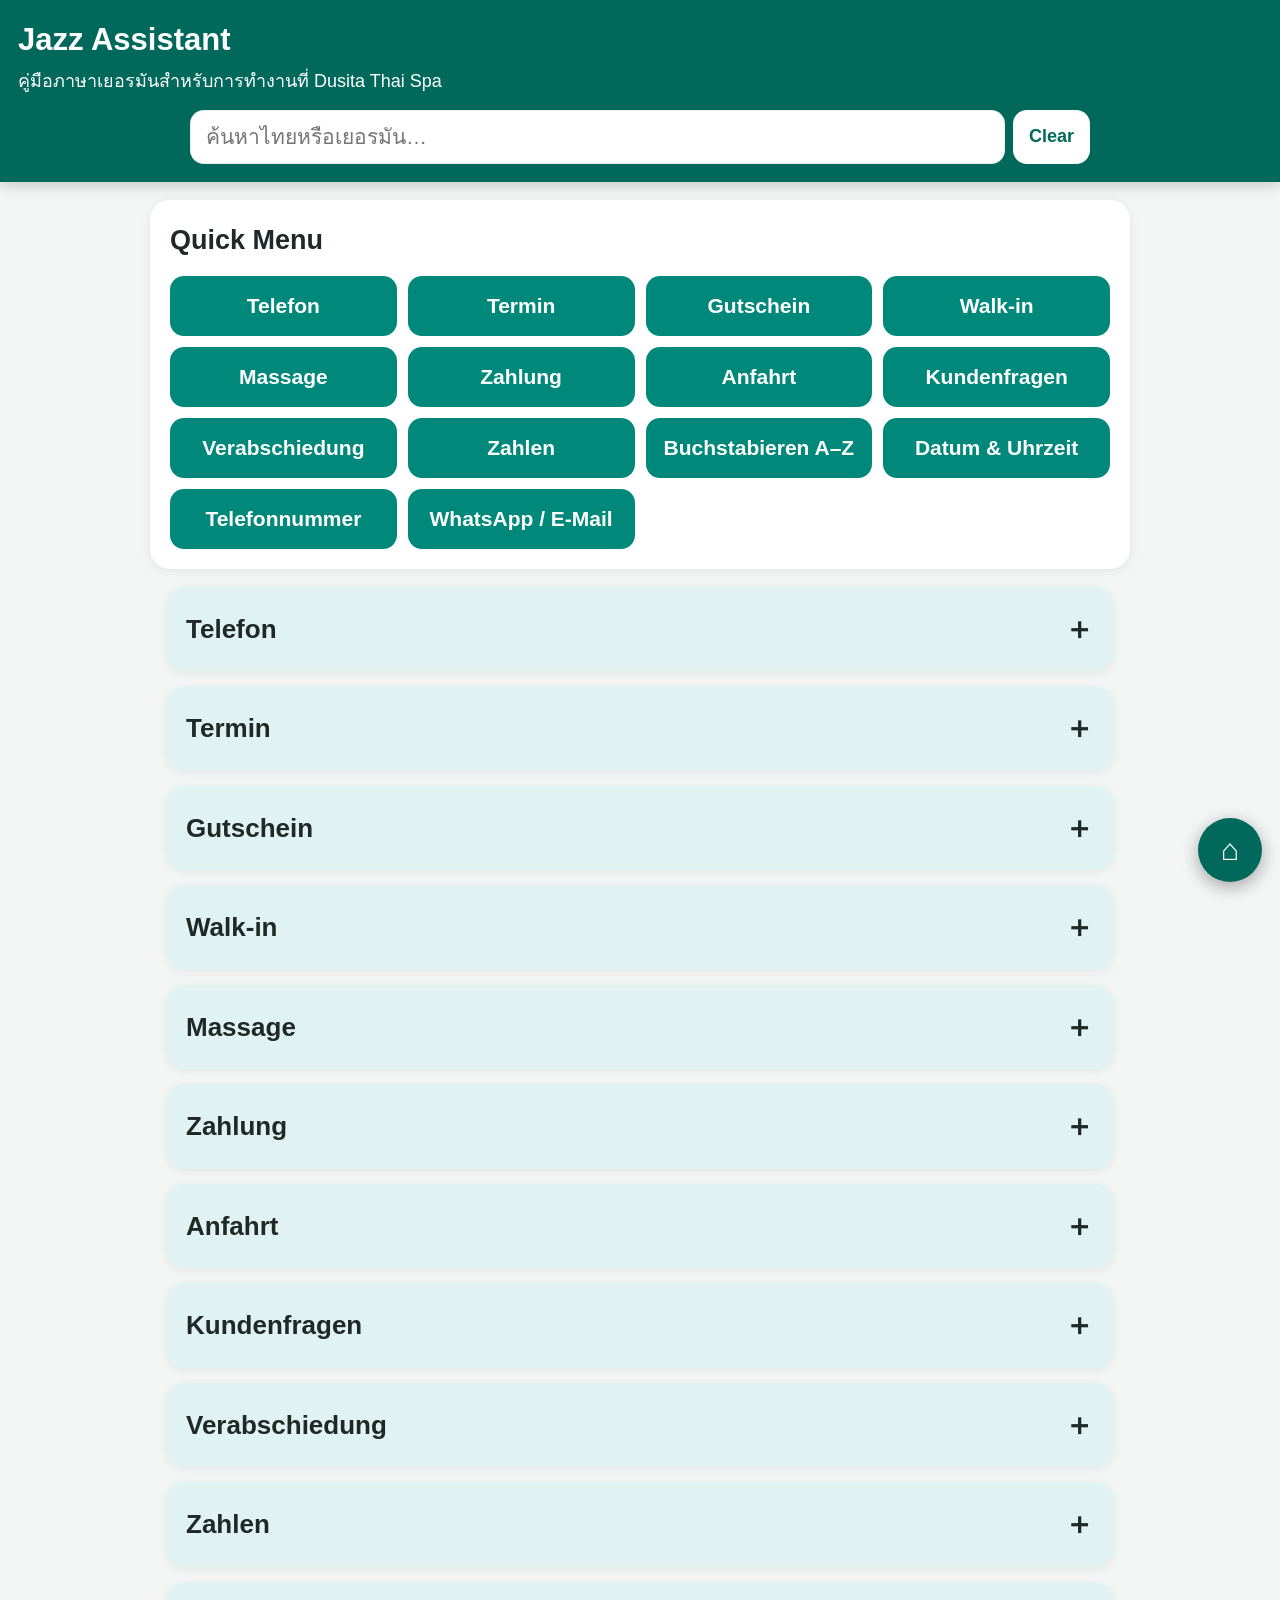
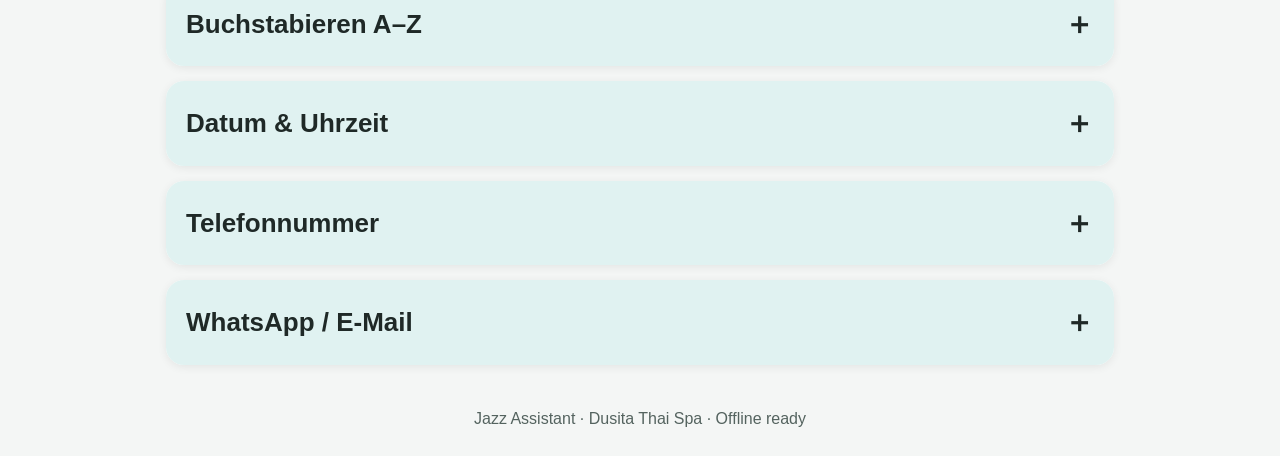
==== assistant/index.html @ e4f39db3 "assistant upload" ====
<!doctype html>
<html lang="th">
<head>
<meta charset="utf-8">
<meta name="viewport" content="width=device-width,initial-scale=1,viewport-fit=cover">
<meta name="theme-color" content="#00695c">
<meta name="apple-mobile-web-app-capable" content="yes">
<meta name="apple-mobile-web-app-status-bar-style" content="default">
<meta name="apple-mobile-web-app-title" content="Jazz Assistant">
<link rel="manifest" href="manifest.webmanifest">
<link rel="apple-touch-icon" href="icons/icon-180.png">
<title>Jazz Assistant</title>
<style>
:root{--green:#00695c;--green2:#00897b;--mint:#e0f2f1;--paper:#f4f6f5;--ink:#1f2927;--muted:#54635f}
*{box-sizing:border-box}
html{scroll-behavior:smooth}
body{margin:0;background:var(--paper);color:var(--ink);font-family:-apple-system,BlinkMacSystemFont,"Segoe UI","Noto Sans Thai",Arial,sans-serif;font-size:21px;line-height:1.55}
header{position:sticky;top:0;z-index:10;padding:calc(16px + env(safe-area-inset-top)) 18px 18px;background:var(--green);color:white;box-shadow:0 3px 14px #0003}
header h1{margin:0 0 4px;font-size:31px}
header p{margin:0 0 14px;font-size:18px}
.search-wrap{display:flex;gap:8px;max-width:900px;margin:auto}
input{width:100%;border:0;border-radius:14px;padding:15px 16px;font-size:21px;box-shadow:inset 0 0 0 1px #0001}
button{border:0;border-radius:14px;padding:12px 16px;font-size:18px;background:white;color:var(--green);font-weight:700}
main,.quick-menu{max-width:980px;margin:18px auto;padding:0 16px}
.quick-menu{background:white;border-radius:20px;padding:20px;box-shadow:0 2px 12px #00000012}
.quick-menu h2{margin:0 0 14px;font-size:27px}
.menu-grid{display:grid;grid-template-columns:repeat(auto-fit,minmax(180px,1fr));gap:11px}
.menu-grid a{display:flex;align-items:center;justify-content:center;min-height:60px;padding:12px;border-radius:14px;background:var(--green2);color:white;text-decoration:none;text-align:center;font-weight:700}
.category{scroll-margin-top:165px;margin:0 0 15px}
details{background:white;border-radius:18px;overflow:hidden;box-shadow:0 2px 10px #00000012}
summary{display:flex;justify-content:space-between;align-items:center;cursor:pointer;list-style:none;padding:19px 20px;background:var(--mint);font-size:26px;font-weight:800}
summary::-webkit-details-marker{display:none}
details[open] summary span{transform:rotate(45deg)}
summary span{font-size:30px;transition:.2s}
.content{padding:18px}
.card{margin:0 0 14px;padding:17px 18px;border-left:7px solid var(--green2);border-radius:12px;background:#fbfcfc}
.thai{font-size:24px;font-weight:750}
.german{margin-top:7px;font-size:22px;color:#374640}
.home{position:fixed;right:18px;bottom:calc(18px + env(safe-area-inset-bottom));width:64px;height:64px;display:grid;place-items:center;border-radius:50%;background:var(--green);color:white;text-decoration:none;font-size:30px;box-shadow:0 5px 18px #0005}
.no-results{display:none;max-width:980px;margin:18px auto;padding:20px;text-align:center;background:white;border-radius:16px}
footer{padding:24px 20px calc(24px + env(safe-area-inset-bottom));text-align:center;color:var(--muted);font-size:16px}
@media(max-width:600px){body{font-size:19px}header h1{font-size:27px}header p{font-size:16px}summary{font-size:23px}.thai{font-size:22px}.german{font-size:20px}.menu-grid{grid-template-columns:1fr 1fr}}
</style>
</head>
<body>
<header id="home">
<h1>Jazz Assistant</h1>
<p>คู่มือภาษาเยอรมันสำหรับการทำงานที่ Dusita Thai Spa</p>
<div class="search-wrap">
<input id="searchInput" type="search" inputmode="search" placeholder="ค้นหาไทยหรือเยอรมัน…" aria-label="Search">
<button id="clearButton" type="button">Clear</button>
</div>
</header>

<nav class="quick-menu" aria-label="Quick Menu">
<h2>Quick Menu</h2>
<div class="menu-grid"><a href="#telefon">Telefon</a>
<a href="#termin">Termin</a>
<a href="#gutschein">Gutschein</a>
<a href="#walkin">Walk-in</a>
<a href="#massage">Massage</a>
<a href="#zahlung">Zahlung</a>
<a href="#anfahrt">Anfahrt</a>
<a href="#kundenfragen">Kundenfragen</a>
<a href="#verabschiedung">Verabschiedung</a>
<a href="#zahlen">Zahlen</a>
<a href="#buchstabieren">Buchstabieren A–Z</a>
<a href="#datum">Datum & Uhrzeit</a>
<a href="#telefonnummer">Telefonnummer</a>
<a href="#whatsapp">WhatsApp / E-Mail</a></div>
</nav>

<div id="noResults" class="no-results">ไม่พบข้อความ / Keine Ergebnisse gefunden.</div>
<main>
<section id="telefon" class="category">
<details>
<summary>Telefon<span aria-hidden="true">＋</span></summary>
<div class="content"><article class="card"><div class="thai">สวัสดีค่ะ/ครับ ที่นี่ Dusita Thai Spa ค่ะ/ครับ</div><div class="german">Guten Tag, hier ist Dusita Thai Spa.</div></article>
<article class="card"><div class="thai">ขอบคุณที่โทรหา Dusita Thai Spa ค่ะ/ครับ</div><div class="german">Vielen Dank für Ihren Anruf bei Dusita Thai Spa.</div></article>
<article class="card"><div class="thai">ฉันสามารถช่วยอะไรคุณได้บ้างคะ/ครับ</div><div class="german">Wie kann ich Ihnen helfen?</div></article>
<article class="card"><div class="thai">คุณต้องการจองนวดหรือสอบถามข้อมูลเพิ่มเติมคะ/ครับ</div><div class="german">Möchten Sie einen Massagetermin buchen oder benötigen Sie weitere Informationen?</div></article>
<article class="card"><div class="thai">กรุณารอสักครู่นะคะ/ครับ</div><div class="german">Einen Moment bitte.</div></article>
<article class="card"><div class="thai">ขออภัยค่ะ/ครับ ช่วยพูดช้าลงได้ไหมคะ/ครับ</div><div class="german">Entschuldigung, könnten Sie bitte langsamer sprechen?</div></article>
<article class="card"><div class="thai">ช่วยพูดอีกครั้งได้ไหมคะ/ครับ</div><div class="german">Könnten Sie das bitte noch einmal wiederholen?</div></article>
<article class="card"><div class="thai">ฉันขอจดข้อมูลก่อนนะคะ/ครับ</div><div class="german">Ich notiere die Informationen kurz.</div></article></div>
</details>
</section><section id="termin" class="category">
<details>
<summary>Termin<span aria-hidden="true">＋</span></summary>
<div class="content"><article class="card"><div class="thai">ต้องการจองวันไหนและเวลาไหนคะ/ครับ</div><div class="german">Für welchen Tag und welche Uhrzeit möchten Sie einen Termin buchen?</div></article>
<article class="card"><div class="thai">คุณต้องการนวดประเภทไหนคะ/ครับ</div><div class="german">Welche Massage möchten Sie gerne buchen?</div></article>
<article class="card"><div class="thai">คุณต้องการจองสำหรับกี่ท่านคะ/ครับ</div><div class="german">Für wie viele Personen möchten Sie einen Termin buchen?</div></article>
<article class="card"><div class="thai">ขอทราบชื่อของคุณสำหรับการจองค่ะ/ครับ</div><div class="german">Darf ich bitte Ihren Namen für die Buchung haben?</div></article>
<article class="card"><div class="thai">กรุณาแจ้งหมายเลขโทรศัพท์ของคุณค่ะ/ครับ</div><div class="german">Bitte geben Sie mir Ihre Telefonnummer.</div></article>
<article class="card"><div class="thai">ขอเช็กตารางเวลาสักครู่นะคะ/ครับ</div><div class="german">Ich überprüfe kurz den Terminplan.</div></article>
<article class="card"><div class="thai">เวลานี้เต็มแล้วค่ะ/ครับ</div><div class="german">Dieser Termin ist leider schon ausgebucht.</div></article>
<article class="card"><div class="thai">เรามีเวลาอื่นให้เลือกค่ะ/ครับ</div><div class="german">Wir können Ihnen eine andere Zeit anbieten.</div></article>
<article class="card"><div class="thai">การจองของคุณได้รับการยืนยันแล้วค่ะ/ครับ</div><div class="german">Ihr Termin ist bestätigt.</div></article>
<article class="card"><div class="thai">กรุณามาถึงก่อนเวลานัดประมาณ 5–10 นาทีค่ะ/ครับ</div><div class="german">Bitte kommen Sie etwa 5–10 Minuten vor Ihrem Termin.</div></article></div>
</details>
</section><section id="gutschein" class="category">
<details>
<summary>Gutschein<span aria-hidden="true">＋</span></summary>
<div class="content"><article class="card"><div class="thai">คุณสนใจซื้อบัตรกำนัลของ Dusita Thai Spa ไหมคะ/ครับ</div><div class="german">Möchten Sie einen Gutschein von Dusita Thai Spa kaufen?</div></article>
<article class="card"><div class="thai">คุณต้องการบัตรกำนัลมูลค่าเท่าไหร่คะ/ครับ</div><div class="german">Welchen Wert soll der Gutschein haben?</div></article>
<article class="card"><div class="thai">บัตรกำนัลสามารถใช้ได้ที่ Dusita Thai Spa ค่ะ/ครับ</div><div class="german">Der Gutschein kann bei Dusita Thai Spa eingelöst werden.</div></article>
<article class="card"><div class="thai">สามารถมารับบัตรกำนัลที่ร้านได้ค่ะ/ครับ</div><div class="german">Sie können den Gutschein direkt bei uns abholen.</div></article>
<article class="card"><div class="thai">ขอบคุณสำหรับการซื้อบัตรกำนัลค่ะ/ครับ</div><div class="german">Vielen Dank für den Kauf eines Gutscheins.</div></article></div>
</details>
</section><section id="walkin" class="category">
<details>
<summary>Walk-in<span aria-hidden="true">＋</span></summary>
<div class="content"><article class="card"><div class="thai">สวัสดีค่ะ/ครับ ยินดีต้อนรับสู่ Dusita Thai Spa</div><div class="german">Herzlich willkommen bei Dusita Thai Spa.</div></article>
<article class="card"><div class="thai">วันนี้ต้องการนวดแบบไหนคะ/ครับ</div><div class="german">Welche Massage möchten Sie heute gerne?</div></article>
<article class="card"><div class="thai">กรุณารอสักครู่ เราจะตรวจสอบเวลาว่างให้ค่ะ/ครับ</div><div class="german">Einen Moment bitte, ich prüfe die Verfügbarkeit.</div></article>
<article class="card"><div class="thai">ตอนนี้มีคิวว่างเวลา ...</div><div class="german">Der nächste freie Termin ist um ...</div></article>
<article class="card"><div class="thai">คุณต้องการรอรับบริการไหมคะ/ครับ</div><div class="german">Möchten Sie auf diesen Termin warten?</div></article></div>
</details>
</section><section id="massage" class="category">
<details>
<summary>Massage<span aria-hidden="true">＋</span></summary>
<div class="content"><article class="card"><div class="thai">คุณต้องการนวดประเภทไหนคะ/ครับ</div><div class="german">Welche Massage möchten Sie gerne?</div></article>
<article class="card"><div class="thai">คุณต้องการนวดไทยหรือนวดน้ำมันคะ/ครับ</div><div class="german">Möchten Sie eine Thai-Massage oder eine Ölmassage?</div></article>
<article class="card"><div class="thai">คุณต้องการนวดแบบผ่อนคลายหรือแบบแรงขึ้นคะ/ครับ</div><div class="german">Möchten Sie eine entspannende oder eine kräftigere Massage?</div></article>
<article class="card"><div class="thai">แรงกดที่ต้องการเป็นระดับไหนคะ/ครับ</div><div class="german">Welche Druckstärke wünschen Sie?</div></article>
<article class="card"><div class="thai">เบา</div><div class="german">Leicht.</div></article>
<article class="card"><div class="thai">ปานกลาง</div><div class="german">Mittel.</div></article>
<article class="card"><div class="thai">แรง</div><div class="german">Stark.</div></article>
<article class="card"><div class="thai">มีบริเวณไหนที่ต้องการเน้นเป็นพิเศษไหมคะ/ครับ</div><div class="german">Gibt es einen Bereich, auf den wir besonders achten sollen?</div></article>
<article class="card"><div class="thai">มีบริเวณไหนที่ไม่ต้องการให้นวดไหมคะ/ครับ</div><div class="german">Gibt es Bereiche, die nicht massiert werden sollen?</div></article>
<article class="card"><div class="thai">กรุณาแจ้งหากรู้สึกไม่สบายระหว่างการนวดค่ะ/ครับ</div><div class="german">Bitte informieren Sie uns, wenn Sie sich während der Massage unwohl fühlen.</div></article></div>
</details>
</section><section id="zahlung" class="category">
<details>
<summary>Zahlung<span aria-hidden="true">＋</span></summary>
<div class="content"><article class="card"><div class="thai">ยอดทั้งหมดคือ ... ฟรังก์สวิสค่ะ/ครับ</div><div class="german">Der Gesamtbetrag beträgt ... Schweizer Franken.</div></article>
<article class="card"><div class="thai">คุณต้องการชำระด้วยบัตรหรือเงินสดคะ/ครับ</div><div class="german">Möchten Sie mit Karte oder bar bezahlen?</div></article>
<article class="card"><div class="thai">กรุณาแตะบัตรที่เครื่องชำระเงินค่ะ/ครับ</div><div class="german">Bitte halten Sie Ihre Karte an das Zahlungsterminal.</div></article>
<article class="card"><div class="thai">กรุณาใส่รหัส PIN ค่ะ/ครับ</div><div class="german">Bitte geben Sie Ihre PIN ein.</div></article>
<article class="card"><div class="thai">การชำระเงินเรียบร้อยแล้วค่ะ/ครับ</div><div class="german">Die Zahlung wurde erfolgreich abgeschlossen.</div></article>
<article class="card"><div class="thai">นี่คือใบเสร็จของคุณค่ะ/ครับ</div><div class="german">Hier ist Ihre Quittung.</div></article></div>
</details>
</section><section id="anfahrt" class="category">
<details>
<summary>Anfahrt<span aria-hidden="true">＋</span></summary>
<div class="content"><article class="card"><div class="thai">คุณสามารถเดินทางมาที่ร้านด้วยรถยนต์หรือขนส่งสาธารณะค่ะ/ครับ</div><div class="german">Sie können uns mit dem Auto oder mit öffentlichen Verkehrsmitteln erreichen.</div></article>
<article class="card"><div class="thai">มีที่จอดรถใกล้ร้านค่ะ/ครับ</div><div class="german">Es gibt Parkmöglichkeiten in der Nähe.</div></article>
<article class="card"><div class="thai">ต้องการให้เราส่งตำแหน่งร้านทาง WhatsApp ไหมคะ/ครับ</div><div class="german">Möchten Sie den Standort per WhatsApp erhalten?</div></article>
<article class="card"><div class="thai">หากหาไม่เจอ สามารถโทรหาเราได้ค่ะ/ครับ</div><div class="german">Falls Sie uns nicht finden, können Sie uns gerne anrufen.</div></article></div>
</details>
</section><section id="kundenfragen" class="category">
<details>
<summary>Kundenfragen<span aria-hidden="true">＋</span></summary>
<div class="content"><article class="card"><div class="thai">ร้านเปิดกี่โมงคะ/ครับ</div><div class="german">Wann hat Dusita Thai Spa geöffnet?</div></article>
<article class="card"><div class="thai">ต้องจองล่วงหน้าหรือไม่คะ/ครับ</div><div class="german">Muss ich im Voraus einen Termin buchen?</div></article>
<article class="card"><div class="thai">สามารถเข้ามาโดยไม่จองได้ไหมคะ/ครับ</div><div class="german">Kann ich auch ohne Termin kommen?</div></article>
<article class="card"><div class="thai">ใช้เวลานวดนานเท่าไหร่คะ/ครับ</div><div class="german">Wie lange dauert die Massage?</div></article>
<article class="card"><div class="thai">มีบริการสำหรับสองคนไหมคะ/ครับ</div><div class="german">Bieten Sie Massagen für zwei Personen an?</div></article>
<article class="card"><div class="thai">สามารถเปลี่ยนเวลานัดได้ไหมคะ/ครับ</div><div class="german">Kann ich meinen Termin ändern?</div></article>
<article class="card"><div class="thai">สามารถยกเลิกการจองได้ไหมคะ/ครับ</div><div class="german">Kann ich den Termin stornieren?</div></article>
<article class="card"><div class="thai">สามารถซื้อบัตรกำนัลได้ไหมคะ/ครับ</div><div class="german">Kann ich einen Gutschein kaufen?</div></article></div>
</details>
</section><section id="verabschiedung" class="category">
<details>
<summary>Verabschiedung<span aria-hidden="true">＋</span></summary>
<div class="content"><article class="card"><div class="thai">ขอบคุณที่มาใช้บริการ Dusita Thai Spa ค่ะ/ครับ</div><div class="german">Vielen Dank für Ihren Besuch bei Dusita Thai Spa.</div></article>
<article class="card"><div class="thai">หวังว่าคุณจะมีความสุขและผ่อนคลายกับการนวดค่ะ/ครับ</div><div class="german">Wir hoffen, dass Sie Ihre Massage genossen haben und sich entspannen konnten.</div></article>
<article class="card"><div class="thai">ขอบคุณสำหรับความคิดเห็นของคุณค่ะ/ครับ</div><div class="german">Vielen Dank für Ihr Feedback.</div></article>
<article class="card"><div class="thai">ขอให้คุณมีวันที่ดีค่ะ/ครับ</div><div class="german">Wir wünschen Ihnen einen schönen Tag.</div></article>
<article class="card"><div class="thai">แล้วพบกันใหม่ค่ะ/ครับ</div><div class="german">Bis zum nächsten Mal.</div></article>
<article class="card"><div class="thai">ลาก่อนค่ะ/ครับ</div><div class="german">Auf Wiedersehen.</div></article></div>
</details>
</section><section id="zahlen" class="category">
<details>
<summary>Zahlen<span aria-hidden="true">＋</span></summary>
<div class="content"><article class="card"><div class="thai">0 — ศูนย์</div><div class="german">Null</div></article>
<article class="card"><div class="thai">1 — หนึ่ง</div><div class="german">Eins</div></article>
<article class="card"><div class="thai">2 — สอง</div><div class="german">Zwei</div></article>
<article class="card"><div class="thai">3 — สาม</div><div class="german">Drei</div></article>
<article class="card"><div class="thai">4 — สี่</div><div class="german">Vier</div></article>
<article class="card"><div class="thai">5 — ห้า</div><div class="german">Fünf</div></article>
<article class="card"><div class="thai">6 — หก</div><div class="german">Sechs</div></article>
<article class="card"><div class="thai">7 — เจ็ด</div><div class="german">Sieben</div></article>
<article class="card"><div class="thai">8 — แปด</div><div class="german">Acht</div></article>
<article class="card"><div class="thai">9 — เก้า</div><div class="german">Neun</div></article>
<article class="card"><div class="thai">10 — สิบ</div><div class="german">Zehn</div></article>
<article class="card"><div class="thai">20 — ยี่สิบ</div><div class="german">Zwanzig</div></article>
<article class="card"><div class="thai">30 — สามสิบ</div><div class="german">Dreissig</div></article>
<article class="card"><div class="thai">40 — สี่สิบ</div><div class="german">Vierzig</div></article>
<article class="card"><div class="thai">50 — ห้าสิบ</div><div class="german">Fünfzig</div></article>
<article class="card"><div class="thai">60 — หกสิบ</div><div class="german">Sechzig</div></article>
<article class="card"><div class="thai">90 — เก้าสิบ</div><div class="german">Neunzig</div></article>
<article class="card"><div class="thai">100 — หนึ่งร้อย</div><div class="german">Hundert</div></article></div>
</details>
</section><section id="buchstabieren" class="category">
<details>
<summary>Buchstabieren A–Z<span aria-hidden="true">＋</span></summary>
<div class="content"><article class="card"><div class="thai">A</div><div class="german">A wie Anton</div></article>
<article class="card"><div class="thai">B</div><div class="german">B wie Berta</div></article>
<article class="card"><div class="thai">C</div><div class="german">C wie Cäsar</div></article>
<article class="card"><div class="thai">D</div><div class="german">D wie Dora</div></article>
<article class="card"><div class="thai">E</div><div class="german">E wie Emil</div></article>
<article class="card"><div class="thai">F</div><div class="german">F wie Friedrich</div></article>
<article class="card"><div class="thai">G</div><div class="german">G wie Gustav</div></article>
<article class="card"><div class="thai">H</div><div class="german">H wie Heinrich</div></article>
<article class="card"><div class="thai">I</div><div class="german">I wie Ida</div></article>
<article class="card"><div class="thai">J</div><div class="german">J wie Julius</div></article>
<article class="card"><div class="thai">K</div><div class="german">K wie Kaufmann</div></article>
<article class="card"><div class="thai">L</div><div class="german">L wie Ludwig</div></article>
<article class="card"><div class="thai">M</div><div class="german">M wie Martha</div></article>
<article class="card"><div class="thai">N</div><div class="german">N wie Nordpol</div></article>
<article class="card"><div class="thai">O</div><div class="german">O wie Otto</div></article>
<article class="card"><div class="thai">P</div><div class="german">P wie Paula</div></article>
<article class="card"><div class="thai">Q</div><div class="german">Q wie Quelle</div></article>
<article class="card"><div class="thai">R</div><div class="german">R wie Richard</div></article>
<article class="card"><div class="thai">S</div><div class="german">S wie Samuel</div></article>
<article class="card"><div class="thai">T</div><div class="german">T wie Theodor</div></article>
<article class="card"><div class="thai">U</div><div class="german">U wie Ulrich</div></article>
<article class="card"><div class="thai">V</div><div class="german">V wie Viktor</div></article>
<article class="card"><div class="thai">W</div><div class="german">W wie Wilhelm</div></article>
<article class="card"><div class="thai">X</div><div class="german">X wie Xaver</div></article>
<article class="card"><div class="thai">Y</div><div class="german">Y wie Ypsilon</div></article>
<article class="card"><div class="thai">Z</div><div class="german">Z wie Zacharias</div></article></div>
</details>
</section><section id="datum" class="category">
<details>
<summary>Datum & Uhrzeit<span aria-hidden="true">＋</span></summary>
<div class="content"><article class="card"><div class="thai">วันนี้</div><div class="german">Heute.</div></article>
<article class="card"><div class="thai">พรุ่งนี้</div><div class="german">Morgen.</div></article>
<article class="card"><div class="thai">วันจันทร์</div><div class="german">Montag.</div></article>
<article class="card"><div class="thai">วันอังคาร</div><div class="german">Dienstag.</div></article>
<article class="card"><div class="thai">วันพุธ</div><div class="german">Mittwoch.</div></article>
<article class="card"><div class="thai">วันพฤหัสบดี</div><div class="german">Donnerstag.</div></article>
<article class="card"><div class="thai">วันศุกร์</div><div class="german">Freitag.</div></article>
<article class="card"><div class="thai">วันเสาร์</div><div class="german">Samstag.</div></article>
<article class="card"><div class="thai">วันอาทิตย์</div><div class="german">Sonntag.</div></article>
<article class="card"><div class="thai">นัดของคุณคือเวลา ...</div><div class="german">Ihr Termin ist um ...</div></article>
<article class="card"><div class="thai">กรุณามาตรงเวลานะคะ/ครับ</div><div class="german">Bitte kommen Sie pünktlich.</div></article></div>
</details>
</section><section id="telefonnummer" class="category">
<details>
<summary>Telefonnummer<span aria-hidden="true">＋</span></summary>
<div class="content"><article class="card"><div class="thai">กรุณาบอกหมายเลขโทรศัพท์ของคุณค่ะ/ครับ</div><div class="german">Wie lautet Ihre Telefonnummer, bitte?</div></article>
<article class="card"><div class="thai">ช่วยพูดหมายเลขช้า ๆ ได้ไหมคะ/ครับ</div><div class="german">Könnten Sie die Telefonnummer bitte langsam sagen?</div></article>
<article class="card"><div class="thai">ฉันขอทวนหมายเลขโทรศัพท์อีกครั้งค่ะ/ครับ</div><div class="german">Ich wiederhole die Telefonnummer noch einmal.</div></article>
<article class="card"><div class="thai">รหัสประเทศสวิตเซอร์แลนด์คือ +41</div><div class="german">Die Landesvorwahl der Schweiz ist +41.</div></article></div>
</details>
</section><section id="whatsapp" class="category">
<details>
<summary>WhatsApp / E-Mail<span aria-hidden="true">＋</span></summary>
<div class="content"><article class="card"><div class="thai">คุณต้องการให้เราติดต่อผ่าน WhatsApp หรืออีเมลไหมคะ/ครับ</div><div class="german">Möchten Sie, dass wir Sie per WhatsApp oder E-Mail kontaktieren?</div></article>
<article class="card"><div class="thai">กรุณาแจ้งหมายเลข WhatsApp ของคุณค่ะ/ครับ</div><div class="german">Bitte teilen Sie uns Ihre WhatsApp-Nummer mit.</div></article>
<article class="card"><div class="thai">กรุณาแจ้งอีเมลของคุณค่ะ/ครับ</div><div class="german">Bitte geben Sie Ihre E-Mail-Adresse an.</div></article>
<article class="card"><div class="thai">กรุณาสะกดอีเมลทีละตัวอักษรค่ะ/ครับ</div><div class="german">Bitte buchstabieren Sie die E-Mail-Adresse Buchstabe für Buchstabe.</div></article>
<article class="card"><div class="thai">เราได้ส่งข้อมูลเรียบร้อยแล้วค่ะ/ครับ</div><div class="german">Wir haben die Informationen gesendet.</div></article></div>
</details>
</section>
</main>

<a class="home" href="#home" aria-label="Back to Quick Menu">⌂</a>
<footer>Jazz Assistant · Dusita Thai Spa · Offline ready</footer>

<script>
const input = document.getElementById('searchInput');
const clearButton = document.getElementById('clearButton');
const cards = [...document.querySelectorAll('.card')];
const categories = [...document.querySelectorAll('.category')];
const noResults = document.getElementById('noResults');

function filterCards() {
  const term = input.value.trim().toLocaleLowerCase();
  let totalVisible = 0;
  categories.forEach(section => {
    let sectionVisible = 0;
    section.querySelectorAll('.card').forEach(card => {
      const visible = !term || card.textContent.toLocaleLowerCase().includes(term);
      card.hidden = !visible;
      if (visible) sectionVisible++;
    });
    section.hidden = sectionVisible === 0;
    if (term && sectionVisible > 0) section.querySelector('details').open = true;
    totalVisible += sectionVisible;
  });
  noResults.style.display = totalVisible ? 'none' : 'block';
}
input.addEventListener('input', filterCards);
clearButton.addEventListener('click', () => {
  input.value = '';
  filterCards();
  input.focus();
});

document.querySelectorAll('.menu-grid a').forEach(link => {
  link.addEventListener('click', () => {
    const target = document.querySelector(link.getAttribute('href'));
    if (target) target.querySelector('details').open = true;
  });
});

if ('serviceWorker' in navigator) {
  window.addEventListener('load', () => navigator.serviceWorker.register('./sw.js'));
}
</script>
</body>
</html>
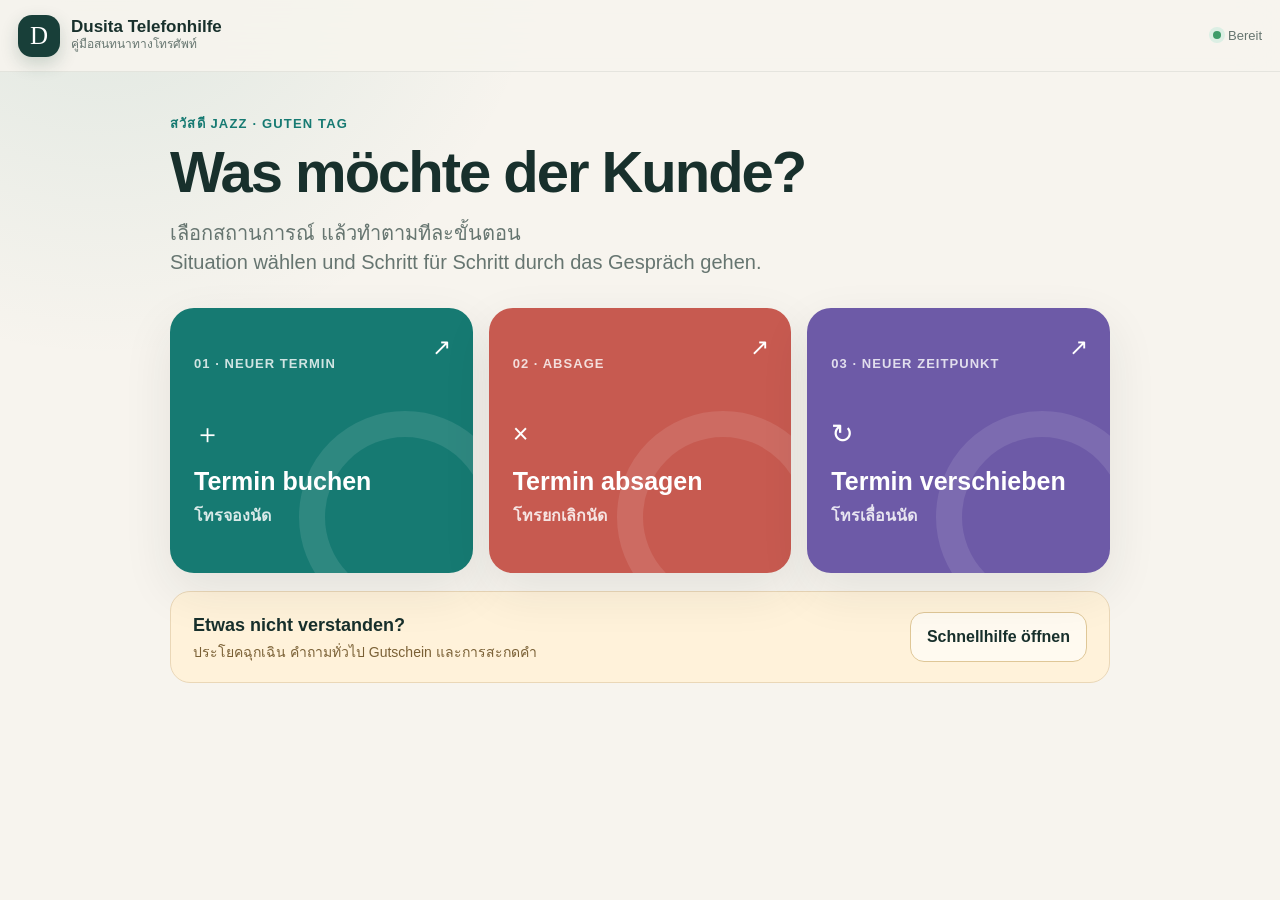
==== commit 8080ab4c: "feat: rebuild phone assistant as guided PWA" ====
--- a/assistant/index.html
+++ b/assistant/index.html
@@ -1,305 +1,1031 @@
 <!doctype html>
 <html lang="th">
 <head>
-<meta charset="utf-8">
-<meta name="viewport" content="width=device-width,initial-scale=1,viewport-fit=cover">
-<meta name="theme-color" content="#00695c">
-<meta name="apple-mobile-web-app-capable" content="yes">
-<meta name="apple-mobile-web-app-status-bar-style" content="default">
-<meta name="apple-mobile-web-app-title" content="Jazz Assistant">
-<link rel="manifest" href="manifest.webmanifest">
-<link rel="apple-touch-icon" href="icons/icon-180.png">
-<title>Jazz Assistant</title>
-<style>
-:root{--green:#00695c;--green2:#00897b;--mint:#e0f2f1;--paper:#f4f6f5;--ink:#1f2927;--muted:#54635f}
-*{box-sizing:border-box}
-html{scroll-behavior:smooth}
-body{margin:0;background:var(--paper);color:var(--ink);font-family:-apple-system,BlinkMacSystemFont,"Segoe UI","Noto Sans Thai",Arial,sans-serif;font-size:21px;line-height:1.55}
-header{position:sticky;top:0;z-index:10;padding:calc(16px + env(safe-area-inset-top)) 18px 18px;background:var(--green);color:white;box-shadow:0 3px 14px #0003}
-header h1{margin:0 0 4px;font-size:31px}
-header p{margin:0 0 14px;font-size:18px}
-.search-wrap{display:flex;gap:8px;max-width:900px;margin:auto}
-input{width:100%;border:0;border-radius:14px;padding:15px 16px;font-size:21px;box-shadow:inset 0 0 0 1px #0001}
-button{border:0;border-radius:14px;padding:12px 16px;font-size:18px;background:white;color:var(--green);font-weight:700}
-main,.quick-menu{max-width:980px;margin:18px auto;padding:0 16px}
-.quick-menu{background:white;border-radius:20px;padding:20px;box-shadow:0 2px 12px #00000012}
-.quick-menu h2{margin:0 0 14px;font-size:27px}
-.menu-grid{display:grid;grid-template-columns:repeat(auto-fit,minmax(180px,1fr));gap:11px}
-.menu-grid a{display:flex;align-items:center;justify-content:center;min-height:60px;padding:12px;border-radius:14px;background:var(--green2);color:white;text-decoration:none;text-align:center;font-weight:700}
-.category{scroll-margin-top:165px;margin:0 0 15px}
-details{background:white;border-radius:18px;overflow:hidden;box-shadow:0 2px 10px #00000012}
-summary{display:flex;justify-content:space-between;align-items:center;cursor:pointer;list-style:none;padding:19px 20px;background:var(--mint);font-size:26px;font-weight:800}
-summary::-webkit-details-marker{display:none}
-details[open] summary span{transform:rotate(45deg)}
-summary span{font-size:30px;transition:.2s}
-.content{padding:18px}
-.card{margin:0 0 14px;padding:17px 18px;border-left:7px solid var(--green2);border-radius:12px;background:#fbfcfc}
-.thai{font-size:24px;font-weight:750}
-.german{margin-top:7px;font-size:22px;color:#374640}
-.home{position:fixed;right:18px;bottom:calc(18px + env(safe-area-inset-bottom));width:64px;height:64px;display:grid;place-items:center;border-radius:50%;background:var(--green);color:white;text-decoration:none;font-size:30px;box-shadow:0 5px 18px #0005}
-.no-results{display:none;max-width:980px;margin:18px auto;padding:20px;text-align:center;background:white;border-radius:16px}
-footer{padding:24px 20px calc(24px + env(safe-area-inset-bottom));text-align:center;color:var(--muted);font-size:16px}
-@media(max-width:600px){body{font-size:19px}header h1{font-size:27px}header p{font-size:16px}summary{font-size:23px}.thai{font-size:22px}.german{font-size:20px}.menu-grid{grid-template-columns:1fr 1fr}}
-</style>
+  <meta charset="utf-8">
+  <meta name="viewport" content="width=device-width,initial-scale=1,viewport-fit=cover">
+  <meta name="theme-color" content="#183f39">
+  <meta name="apple-mobile-web-app-capable" content="yes">
+  <meta name="apple-mobile-web-app-status-bar-style" content="default">
+  <meta name="apple-mobile-web-app-title" content="Dusita Telefon">
+  <meta name="description" content="Thai-deutsche Telefonhilfe für Dusita Thai Spa">
+  <link rel="manifest" href="manifest.webmanifest">
+  <link rel="apple-touch-icon" href="icons/icon-180.png">
+  <title>Dusita Telefonhilfe</title>
+  <style>
+    :root {
+      --ink: #18302c;
+      --muted: #667570;
+      --paper: #f7f4ee;
+      --surface: #fffdf9;
+      --line: #dedbd3;
+      --brand: #183f39;
+      --brand-soft: #e7efec;
+      --booking: #167a72;
+      --booking-soft: #e0f3f0;
+      --cancel: #c75a50;
+      --cancel-soft: #fae9e6;
+      --move: #6d5aa7;
+      --move-soft: #eee9f8;
+      --help: #d58d21;
+      --help-soft: #fff2da;
+      --shadow: 0 18px 50px rgba(31, 49, 44, .09);
+      --radius: 24px;
+    }
+
+    * { box-sizing: border-box; }
+    html { scroll-behavior: smooth; }
+    body {
+      margin: 0;
+      min-height: 100vh;
+      background:
+        radial-gradient(circle at 8% -10%, rgba(31, 127, 117, .12), transparent 28rem),
+        var(--paper);
+      color: var(--ink);
+      font-family: -apple-system, BlinkMacSystemFont, "Segoe UI", "Noto Sans Thai", sans-serif;
+      line-height: 1.48;
+      -webkit-font-smoothing: antialiased;
+    }
+
+    button, input, select { font: inherit; }
+    button { -webkit-tap-highlight-color: transparent; }
+    button:focus-visible, input:focus-visible, select:focus-visible, summary:focus-visible {
+      outline: 3px solid rgba(28, 124, 114, .28);
+      outline-offset: 3px;
+    }
+
+    .app-bar {
+      position: sticky;
+      top: 0;
+      z-index: 20;
+      display: flex;
+      align-items: center;
+      justify-content: space-between;
+      gap: 16px;
+      min-height: 72px;
+      padding: calc(12px + env(safe-area-inset-top)) max(18px, env(safe-area-inset-right)) 12px max(18px, env(safe-area-inset-left));
+      background: rgba(247, 244, 238, .9);
+      border-bottom: 1px solid rgba(24, 48, 44, .08);
+      backdrop-filter: blur(18px);
+    }
+    .brand { display: flex; align-items: center; gap: 11px; min-width: 0; }
+    .brand-mark {
+      width: 42px;
+      height: 42px;
+      display: grid;
+      place-items: center;
+      flex: 0 0 auto;
+      border-radius: 14px;
+      background: var(--brand);
+      color: white;
+      font-family: Georgia, serif;
+      font-size: 25px;
+      box-shadow: 0 7px 18px rgba(24, 63, 57, .2);
+    }
+    .brand strong { display: block; font-size: 17px; line-height: 1.15; }
+    .brand span { display: block; color: var(--muted); font-size: 12px; white-space: nowrap; }
+    .status { display: flex; align-items: center; gap: 7px; color: var(--muted); font-size: 13px; }
+    .status-dot { width: 8px; height: 8px; border-radius: 50%; background: #3e9c69; box-shadow: 0 0 0 4px #dcefe4; }
+    .status.is-offline .status-dot { background: var(--help); box-shadow: 0 0 0 4px var(--help-soft); }
+
+    main { width: min(100% - 32px, 940px); margin: 0 auto; padding: 42px 0 calc(120px + env(safe-area-inset-bottom)); }
+    [hidden] { display: none !important; }
+
+    .eyebrow {
+      margin: 0 0 8px;
+      color: var(--booking);
+      font-size: 13px;
+      font-weight: 800;
+      letter-spacing: .09em;
+      text-transform: uppercase;
+    }
+    h1 { margin: 0; max-width: 700px; font-size: clamp(34px, 6vw, 58px); line-height: 1.06; letter-spacing: -.035em; }
+    .intro { max-width: 650px; margin: 16px 0 30px; color: var(--muted); font-size: clamp(17px, 2.6vw, 20px); }
+
+    .flow-grid { display: grid; grid-template-columns: repeat(3, 1fr); gap: 16px; }
+    .flow-card {
+      position: relative;
+      min-height: 265px;
+      padding: 24px;
+      overflow: hidden;
+      border: 0;
+      border-radius: var(--radius);
+      color: white;
+      text-align: left;
+      cursor: pointer;
+      box-shadow: var(--shadow);
+      transition: transform .2s ease, box-shadow .2s ease;
+    }
+    .flow-card:hover { transform: translateY(-4px); box-shadow: 0 22px 55px rgba(31, 49, 44, .16); }
+    .flow-card:active { transform: scale(.985); }
+    .flow-card::after {
+      content: "";
+      position: absolute;
+      right: -38px;
+      bottom: -50px;
+      width: 160px;
+      height: 160px;
+      border: 26px solid rgba(255,255,255,.1);
+      border-radius: 50%;
+    }
+    .flow-card.booking { background: var(--booking); }
+    .flow-card.cancel { background: var(--cancel); }
+    .flow-card.move { background: var(--move); }
+    .flow-number { display: block; margin-bottom: 42px; font-size: 13px; font-weight: 800; letter-spacing: .08em; opacity: .8; }
+    .flow-icon { display: block; margin-bottom: 12px; font-size: 27px; }
+    .flow-card strong { display: block; font-size: 25px; line-height: 1.15; }
+    .flow-card small { display: block; margin-top: 8px; font-size: 16px; font-weight: 600; opacity: .84; }
+    .flow-arrow { position: absolute; right: 22px; top: 22px; font-size: 23px; }
+
+    .home-help {
+      display: flex;
+      align-items: center;
+      justify-content: space-between;
+      gap: 20px;
+      margin-top: 18px;
+      padding: 20px 22px;
+      border: 1px solid #ead7b7;
+      border-radius: 20px;
+      background: var(--help-soft);
+    }
+    .home-help strong { display: block; font-size: 18px; }
+    .home-help p { margin: 3px 0 0; color: #7a6035; font-size: 14px; }
+
+    .secondary-btn, .icon-btn, .back-btn, .utility-btn, .nav-btn, .choice, .install-btn {
+      border: 1px solid var(--line);
+      border-radius: 14px;
+      background: var(--surface);
+      color: var(--ink);
+      font-weight: 750;
+      cursor: pointer;
+    }
+    .secondary-btn { flex: 0 0 auto; padding: 12px 16px; border-color: #dfc797; background: #fffaf0; }
+    .install-btn { margin-top: 22px; padding: 12px 17px; }
+
+    .call-top { margin-bottom: 24px; }
+    .call-heading { display: flex; align-items: center; gap: 12px; margin-bottom: 18px; }
+    .back-btn { width: 46px; height: 46px; padding: 0; font-size: 23px; }
+    .flow-badge { padding: 7px 12px; border-radius: 999px; font-size: 13px; font-weight: 800; }
+    .flow-badge.booking { color: var(--booking); background: var(--booking-soft); }
+    .flow-badge.cancel { color: var(--cancel); background: var(--cancel-soft); }
+    .flow-badge.move { color: var(--move); background: var(--move-soft); }
+    .step-count { margin-left: auto; color: var(--muted); font-size: 14px; font-weight: 700; }
+    .progress-track { height: 7px; overflow: hidden; border-radius: 999px; background: #e5e1d9; }
+    .progress-bar { width: 0; height: 100%; border-radius: inherit; transition: width .32s ease; }
+    .call-screen.booking .progress-bar { background: var(--booking); }
+    .call-screen.cancel .progress-bar { background: var(--cancel); }
+    .call-screen.move .progress-bar { background: var(--move); }
+
+    .conversation-layout { display: grid; grid-template-columns: minmax(0, 1.32fr) minmax(270px, .68fr); gap: 20px; align-items: start; }
+    .conversation-layout:has(.input-panel[hidden]) { grid-template-columns: 1fr; }
+    .conversation-main, .input-panel {
+      border: 1px solid rgba(24,48,44,.09);
+      border-radius: var(--radius);
+      background: var(--surface);
+      box-shadow: var(--shadow);
+    }
+    .conversation-main { overflow: hidden; }
+    .step-header { padding: 24px 26px 0; }
+    .step-kicker { margin: 0 0 5px; color: var(--muted); font-size: 13px; font-weight: 800; letter-spacing: .08em; text-transform: uppercase; }
+    .step-title { margin: 0; font-size: clamp(25px, 4vw, 34px); line-height: 1.18; letter-spacing: -.02em; }
+
+    .phrase-list { display: grid; gap: 12px; padding: 22px 24px 24px; }
+    .phrase-card { position: relative; padding: 20px 68px 20px 20px; border-radius: 18px; background: var(--brand-soft); }
+    .call-screen.booking .phrase-card { background: var(--booking-soft); }
+    .call-screen.cancel .phrase-card { background: var(--cancel-soft); }
+    .call-screen.move .phrase-card { background: var(--move-soft); }
+    .phrase-card.is-note { background: #f1f0ec !important; }
+    .thai-label { margin: 0 0 8px; color: var(--muted); font-size: 16px; font-weight: 650; }
+    .german-phrase { margin: 0; font-size: clamp(22px, 3.3vw, 29px); font-weight: 800; line-height: 1.35; letter-spacing: -.015em; white-space: pre-line; }
+    .speak-btn {
+      position: absolute;
+      top: 16px;
+      right: 16px;
+      width: 42px;
+      height: 42px;
+      padding: 0;
+      border: 0;
+      border-radius: 50%;
+      background: rgba(255,255,255,.76);
+      color: var(--ink);
+      font-size: 18px;
+      cursor: pointer;
+    }
+    .speak-btn.is-speaking { animation: pulse 1s infinite; }
+    @keyframes pulse { 50% { transform: scale(1.08); box-shadow: 0 0 0 6px rgba(255,255,255,.4); } }
+    .step-tip { margin: 0 24px 24px; padding: 13px 15px; border-left: 4px solid var(--help); border-radius: 10px; background: var(--help-soft); color: #694d21; font-size: 14px; }
+
+    .input-panel { padding: 22px; }
+    .input-panel h3 { margin: 0 0 4px; font-size: 18px; }
+    .input-panel > p { margin: 0 0 17px; color: var(--muted); font-size: 14px; }
+    .field { display: block; margin-bottom: 15px; }
+    .field > span, .choice-label { display: block; margin-bottom: 7px; font-size: 14px; font-weight: 750; }
+    .field input, .field select {
+      width: 100%;
+      min-height: 50px;
+      padding: 11px 13px;
+      border: 1px solid var(--line);
+      border-radius: 13px;
+      background: white;
+      color: var(--ink);
+      font-size: 16px;
+    }
+    .choice-group { display: grid; gap: 8px; margin-bottom: 16px; }
+    .choice { width: 100%; padding: 12px 13px; text-align: left; }
+    .choice small { display: block; margin-top: 2px; color: var(--muted); font-size: 12px; font-weight: 600; }
+    .choice.is-selected { border-color: currentColor; box-shadow: inset 0 0 0 1px currentColor; }
+    .call-screen.booking .choice.is-selected { color: var(--booking); background: var(--booking-soft); }
+    .call-screen.cancel .choice.is-selected { color: var(--cancel); background: var(--cancel-soft); }
+    .call-screen.move .choice.is-selected { color: var(--move); background: var(--move-soft); }
+    .empty-input { padding: 18px 14px; border-radius: 14px; background: #f3f1ec; color: var(--muted); font-size: 14px; text-align: center; }
+
+    .conversation-nav { display: flex; gap: 12px; margin-top: 18px; }
+    .nav-btn { min-height: 54px; padding: 12px 20px; }
+    .nav-btn.primary { flex: 1; border-color: transparent; color: white; }
+    .call-screen.booking .nav-btn.primary { background: var(--booking); }
+    .call-screen.cancel .nav-btn.primary { background: var(--cancel); }
+    .call-screen.move .nav-btn.primary { background: var(--move); }
+    .nav-btn:disabled { cursor: not-allowed; opacity: .45; }
+
+    .utility-bar {
+      position: fixed;
+      left: 50%;
+      bottom: max(14px, env(safe-area-inset-bottom));
+      z-index: 18;
+      display: flex;
+      gap: 8px;
+      width: min(calc(100% - 28px), 610px);
+      padding: 9px;
+      transform: translateX(-50%);
+      border: 1px solid rgba(24,48,44,.12);
+      border-radius: 20px;
+      background: rgba(255,253,249,.94);
+      box-shadow: 0 14px 45px rgba(24,48,44,.18);
+      backdrop-filter: blur(18px);
+    }
+    .utility-btn { flex: 1; min-height: 48px; padding: 8px 9px; border: 0; background: transparent; font-size: 13px; }
+    .utility-btn.help { background: var(--help-soft); color: #765317; }
+    .utility-btn span { display: block; margin-bottom: 1px; font-size: 17px; }
+
+    dialog {
+      width: min(calc(100% - 24px), 720px);
+      max-height: min(88vh, 850px);
+      margin: auto;
+      padding: 0;
+      overflow: hidden;
+      border: 0;
+      border-radius: 26px;
+      background: var(--surface);
+      color: var(--ink);
+      box-shadow: 0 30px 100px rgba(16, 38, 34, .3);
+    }
+    dialog::backdrop { background: rgba(17, 38, 34, .52); backdrop-filter: blur(5px); }
+    .dialog-head { position: sticky; top: 0; z-index: 2; display: flex; align-items: center; padding: 18px 20px; border-bottom: 1px solid var(--line); background: var(--surface); }
+    .dialog-head h2 { margin: 0; font-size: 22px; }
+    .dialog-head p { margin: 2px 0 0; color: var(--muted); font-size: 13px; }
+    .icon-btn { width: 44px; height: 44px; margin-left: auto; padding: 0; font-size: 21px; }
+    .dialog-content { padding: 18px 20px 28px; overflow: auto; max-height: calc(88vh - 81px); }
+    .help-section { margin-bottom: 12px; overflow: hidden; border: 1px solid var(--line); border-radius: 17px; background: white; }
+    .help-section summary { padding: 15px 16px; cursor: pointer; list-style: none; font-weight: 800; }
+    .help-section summary::-webkit-details-marker { display: none; }
+    .help-cards { display: grid; gap: 9px; padding: 0 12px 12px; }
+    .help-card { position: relative; padding: 13px 56px 13px 14px; border-radius: 13px; background: #f3f1ec; }
+    .help-card .thai-label { margin-bottom: 4px; font-size: 14px; }
+    .help-card .german-phrase { font-size: 18px; }
+    .help-card .speak-btn { top: 11px; right: 10px; width: 38px; height: 38px; }
+    .alphabet-grid { display: grid; grid-template-columns: repeat(3, 1fr); gap: 6px; }
+    .alphabet-grid span { padding: 7px; border-radius: 8px; background: #f3f1ec; font-size: 13px; }
+
+    .toast {
+      position: fixed;
+      left: 50%;
+      bottom: 96px;
+      z-index: 50;
+      padding: 11px 15px;
+      transform: translate(-50%, 15px);
+      border-radius: 999px;
+      background: var(--brand);
+      color: white;
+      font-size: 14px;
+      opacity: 0;
+      pointer-events: none;
+      transition: .2s ease;
+    }
+    .toast.show { transform: translate(-50%, 0); opacity: 1; }
+
+    @media (max-width: 760px) {
+      main { width: min(100% - 24px, 620px); padding-top: 26px; }
+      .flow-grid { grid-template-columns: 1fr; }
+      .flow-card { min-height: 178px; }
+      .flow-number { margin-bottom: 18px; }
+      .conversation-layout { grid-template-columns: 1fr; }
+      .conversation-main { order: 1; }
+      .input-panel { order: 2; }
+      .conversation-nav { order: 3; }
+      .home-help { align-items: flex-start; flex-direction: column; }
+      .secondary-btn { width: 100%; }
+    }
+    @media (max-width: 430px) {
+      .status span:last-child { display: none; }
+      .brand span { max-width: 190px; overflow: hidden; text-overflow: ellipsis; }
+      .step-header { padding: 20px 20px 0; }
+      .phrase-list { padding: 18px; }
+      .phrase-card { padding: 17px 58px 17px 17px; }
+      .step-tip { margin: 0 18px 18px; }
+      .input-panel { padding: 18px; }
+      .utility-btn { font-size: 11px; }
+    }
+    @media (prefers-reduced-motion: reduce) {
+      *, *::before, *::after { scroll-behavior: auto !important; animation-duration: .01ms !important; transition-duration: .01ms !important; }
+    }
+  </style>
 </head>
 <body>
-<header id="home">
-<h1>Jazz Assistant</h1>
-<p>คู่มือภาษาเยอรมันสำหรับการทำงานที่ Dusita Thai Spa</p>
-<div class="search-wrap">
-<input id="searchInput" type="search" inputmode="search" placeholder="ค้นหาไทยหรือเยอรมัน…" aria-label="Search">
-<button id="clearButton" type="button">Clear</button>
-</div>
-</header>
-
-<nav class="quick-menu" aria-label="Quick Menu">
-<h2>Quick Menu</h2>
-<div class="menu-grid"><a href="#telefon">Telefon</a>
-<a href="#termin">Termin</a>
-<a href="#gutschein">Gutschein</a>
-<a href="#walkin">Walk-in</a>
-<a href="#massage">Massage</a>
-<a href="#zahlung">Zahlung</a>
-<a href="#anfahrt">Anfahrt</a>
-<a href="#kundenfragen">Kundenfragen</a>
-<a href="#verabschiedung">Verabschiedung</a>
-<a href="#zahlen">Zahlen</a>
-<a href="#buchstabieren">Buchstabieren A–Z</a>
-<a href="#datum">Datum & Uhrzeit</a>
-<a href="#telefonnummer">Telefonnummer</a>
-<a href="#whatsapp">WhatsApp / E-Mail</a></div>
-</nav>
-
-<div id="noResults" class="no-results">ไม่พบข้อความ / Keine Ergebnisse gefunden.</div>
-<main>
-<section id="telefon" class="category">
-<details>
-<summary>Telefon<span aria-hidden="true">＋</span></summary>
-<div class="content"><article class="card"><div class="thai">สวัสดีค่ะ/ครับ ที่นี่ Dusita Thai Spa ค่ะ/ครับ</div><div class="german">Guten Tag, hier ist Dusita Thai Spa.</div></article>
-<article class="card"><div class="thai">ขอบคุณที่โทรหา Dusita Thai Spa ค่ะ/ครับ</div><div class="german">Vielen Dank für Ihren Anruf bei Dusita Thai Spa.</div></article>
-<article class="card"><div class="thai">ฉันสามารถช่วยอะไรคุณได้บ้างคะ/ครับ</div><div class="german">Wie kann ich Ihnen helfen?</div></article>
-<article class="card"><div class="thai">คุณต้องการจองนวดหรือสอบถามข้อมูลเพิ่มเติมคะ/ครับ</div><div class="german">Möchten Sie einen Massagetermin buchen oder benötigen Sie weitere Informationen?</div></article>
-<article class="card"><div class="thai">กรุณารอสักครู่นะคะ/ครับ</div><div class="german">Einen Moment bitte.</div></article>
-<article class="card"><div class="thai">ขออภัยค่ะ/ครับ ช่วยพูดช้าลงได้ไหมคะ/ครับ</div><div class="german">Entschuldigung, könnten Sie bitte langsamer sprechen?</div></article>
-<article class="card"><div class="thai">ช่วยพูดอีกครั้งได้ไหมคะ/ครับ</div><div class="german">Könnten Sie das bitte noch einmal wiederholen?</div></article>
-<article class="card"><div class="thai">ฉันขอจดข้อมูลก่อนนะคะ/ครับ</div><div class="german">Ich notiere die Informationen kurz.</div></article></div>
-</details>
-</section><section id="termin" class="category">
-<details>
-<summary>Termin<span aria-hidden="true">＋</span></summary>
-<div class="content"><article class="card"><div class="thai">ต้องการจองวันไหนและเวลาไหนคะ/ครับ</div><div class="german">Für welchen Tag und welche Uhrzeit möchten Sie einen Termin buchen?</div></article>
-<article class="card"><div class="thai">คุณต้องการนวดประเภทไหนคะ/ครับ</div><div class="german">Welche Massage möchten Sie gerne buchen?</div></article>
-<article class="card"><div class="thai">คุณต้องการจองสำหรับกี่ท่านคะ/ครับ</div><div class="german">Für wie viele Personen möchten Sie einen Termin buchen?</div></article>
-<article class="card"><div class="thai">ขอทราบชื่อของคุณสำหรับการจองค่ะ/ครับ</div><div class="german">Darf ich bitte Ihren Namen für die Buchung haben?</div></article>
-<article class="card"><div class="thai">กรุณาแจ้งหมายเลขโทรศัพท์ของคุณค่ะ/ครับ</div><div class="german">Bitte geben Sie mir Ihre Telefonnummer.</div></article>
-<article class="card"><div class="thai">ขอเช็กตารางเวลาสักครู่นะคะ/ครับ</div><div class="german">Ich überprüfe kurz den Terminplan.</div></article>
-<article class="card"><div class="thai">เวลานี้เต็มแล้วค่ะ/ครับ</div><div class="german">Dieser Termin ist leider schon ausgebucht.</div></article>
-<article class="card"><div class="thai">เรามีเวลาอื่นให้เลือกค่ะ/ครับ</div><div class="german">Wir können Ihnen eine andere Zeit anbieten.</div></article>
-<article class="card"><div class="thai">การจองของคุณได้รับการยืนยันแล้วค่ะ/ครับ</div><div class="german">Ihr Termin ist bestätigt.</div></article>
-<article class="card"><div class="thai">กรุณามาถึงก่อนเวลานัดประมาณ 5–10 นาทีค่ะ/ครับ</div><div class="german">Bitte kommen Sie etwa 5–10 Minuten vor Ihrem Termin.</div></article></div>
-</details>
-</section><section id="gutschein" class="category">
-<details>
-<summary>Gutschein<span aria-hidden="true">＋</span></summary>
-<div class="content"><article class="card"><div class="thai">คุณสนใจซื้อบัตรกำนัลของ Dusita Thai Spa ไหมคะ/ครับ</div><div class="german">Möchten Sie einen Gutschein von Dusita Thai Spa kaufen?</div></article>
-<article class="card"><div class="thai">คุณต้องการบัตรกำนัลมูลค่าเท่าไหร่คะ/ครับ</div><div class="german">Welchen Wert soll der Gutschein haben?</div></article>
-<article class="card"><div class="thai">บัตรกำนัลสามารถใช้ได้ที่ Dusita Thai Spa ค่ะ/ครับ</div><div class="german">Der Gutschein kann bei Dusita Thai Spa eingelöst werden.</div></article>
-<article class="card"><div class="thai">สามารถมารับบัตรกำนัลที่ร้านได้ค่ะ/ครับ</div><div class="german">Sie können den Gutschein direkt bei uns abholen.</div></article>
-<article class="card"><div class="thai">ขอบคุณสำหรับการซื้อบัตรกำนัลค่ะ/ครับ</div><div class="german">Vielen Dank für den Kauf eines Gutscheins.</div></article></div>
-</details>
-</section><section id="walkin" class="category">
-<details>
-<summary>Walk-in<span aria-hidden="true">＋</span></summary>
-<div class="content"><article class="card"><div class="thai">สวัสดีค่ะ/ครับ ยินดีต้อนรับสู่ Dusita Thai Spa</div><div class="german">Herzlich willkommen bei Dusita Thai Spa.</div></article>
-<article class="card"><div class="thai">วันนี้ต้องการนวดแบบไหนคะ/ครับ</div><div class="german">Welche Massage möchten Sie heute gerne?</div></article>
-<article class="card"><div class="thai">กรุณารอสักครู่ เราจะตรวจสอบเวลาว่างให้ค่ะ/ครับ</div><div class="german">Einen Moment bitte, ich prüfe die Verfügbarkeit.</div></article>
-<article class="card"><div class="thai">ตอนนี้มีคิวว่างเวลา ...</div><div class="german">Der nächste freie Termin ist um ...</div></article>
-<article class="card"><div class="thai">คุณต้องการรอรับบริการไหมคะ/ครับ</div><div class="german">Möchten Sie auf diesen Termin warten?</div></article></div>
-</details>
-</section><section id="massage" class="category">
-<details>
-<summary>Massage<span aria-hidden="true">＋</span></summary>
-<div class="content"><article class="card"><div class="thai">คุณต้องการนวดประเภทไหนคะ/ครับ</div><div class="german">Welche Massage möchten Sie gerne?</div></article>
-<article class="card"><div class="thai">คุณต้องการนวดไทยหรือนวดน้ำมันคะ/ครับ</div><div class="german">Möchten Sie eine Thai-Massage oder eine Ölmassage?</div></article>
-<article class="card"><div class="thai">คุณต้องการนวดแบบผ่อนคลายหรือแบบแรงขึ้นคะ/ครับ</div><div class="german">Möchten Sie eine entspannende oder eine kräftigere Massage?</div></article>
-<article class="card"><div class="thai">แรงกดที่ต้องการเป็นระดับไหนคะ/ครับ</div><div class="german">Welche Druckstärke wünschen Sie?</div></article>
-<article class="card"><div class="thai">เบา</div><div class="german">Leicht.</div></article>
-<article class="card"><div class="thai">ปานกลาง</div><div class="german">Mittel.</div></article>
-<article class="card"><div class="thai">แรง</div><div class="german">Stark.</div></article>
-<article class="card"><div class="thai">มีบริเวณไหนที่ต้องการเน้นเป็นพิเศษไหมคะ/ครับ</div><div class="german">Gibt es einen Bereich, auf den wir besonders achten sollen?</div></article>
-<article class="card"><div class="thai">มีบริเวณไหนที่ไม่ต้องการให้นวดไหมคะ/ครับ</div><div class="german">Gibt es Bereiche, die nicht massiert werden sollen?</div></article>
-<article class="card"><div class="thai">กรุณาแจ้งหากรู้สึกไม่สบายระหว่างการนวดค่ะ/ครับ</div><div class="german">Bitte informieren Sie uns, wenn Sie sich während der Massage unwohl fühlen.</div></article></div>
-</details>
-</section><section id="zahlung" class="category">
-<details>
-<summary>Zahlung<span aria-hidden="true">＋</span></summary>
-<div class="content"><article class="card"><div class="thai">ยอดทั้งหมดคือ ... ฟรังก์สวิสค่ะ/ครับ</div><div class="german">Der Gesamtbetrag beträgt ... Schweizer Franken.</div></article>
-<article class="card"><div class="thai">คุณต้องการชำระด้วยบัตรหรือเงินสดคะ/ครับ</div><div class="german">Möchten Sie mit Karte oder bar bezahlen?</div></article>
-<article class="card"><div class="thai">กรุณาแตะบัตรที่เครื่องชำระเงินค่ะ/ครับ</div><div class="german">Bitte halten Sie Ihre Karte an das Zahlungsterminal.</div></article>
-<article class="card"><div class="thai">กรุณาใส่รหัส PIN ค่ะ/ครับ</div><div class="german">Bitte geben Sie Ihre PIN ein.</div></article>
-<article class="card"><div class="thai">การชำระเงินเรียบร้อยแล้วค่ะ/ครับ</div><div class="german">Die Zahlung wurde erfolgreich abgeschlossen.</div></article>
-<article class="card"><div class="thai">นี่คือใบเสร็จของคุณค่ะ/ครับ</div><div class="german">Hier ist Ihre Quittung.</div></article></div>
-</details>
-</section><section id="anfahrt" class="category">
-<details>
-<summary>Anfahrt<span aria-hidden="true">＋</span></summary>
-<div class="content"><article class="card"><div class="thai">คุณสามารถเดินทางมาที่ร้านด้วยรถยนต์หรือขนส่งสาธารณะค่ะ/ครับ</div><div class="german">Sie können uns mit dem Auto oder mit öffentlichen Verkehrsmitteln erreichen.</div></article>
-<article class="card"><div class="thai">มีที่จอดรถใกล้ร้านค่ะ/ครับ</div><div class="german">Es gibt Parkmöglichkeiten in der Nähe.</div></article>
-<article class="card"><div class="thai">ต้องการให้เราส่งตำแหน่งร้านทาง WhatsApp ไหมคะ/ครับ</div><div class="german">Möchten Sie den Standort per WhatsApp erhalten?</div></article>
-<article class="card"><div class="thai">หากหาไม่เจอ สามารถโทรหาเราได้ค่ะ/ครับ</div><div class="german">Falls Sie uns nicht finden, können Sie uns gerne anrufen.</div></article></div>
-</details>
-</section><section id="kundenfragen" class="category">
-<details>
-<summary>Kundenfragen<span aria-hidden="true">＋</span></summary>
-<div class="content"><article class="card"><div class="thai">ร้านเปิดกี่โมงคะ/ครับ</div><div class="german">Wann hat Dusita Thai Spa geöffnet?</div></article>
-<article class="card"><div class="thai">ต้องจองล่วงหน้าหรือไม่คะ/ครับ</div><div class="german">Muss ich im Voraus einen Termin buchen?</div></article>
-<article class="card"><div class="thai">สามารถเข้ามาโดยไม่จองได้ไหมคะ/ครับ</div><div class="german">Kann ich auch ohne Termin kommen?</div></article>
-<article class="card"><div class="thai">ใช้เวลานวดนานเท่าไหร่คะ/ครับ</div><div class="german">Wie lange dauert die Massage?</div></article>
-<article class="card"><div class="thai">มีบริการสำหรับสองคนไหมคะ/ครับ</div><div class="german">Bieten Sie Massagen für zwei Personen an?</div></article>
-<article class="card"><div class="thai">สามารถเปลี่ยนเวลานัดได้ไหมคะ/ครับ</div><div class="german">Kann ich meinen Termin ändern?</div></article>
-<article class="card"><div class="thai">สามารถยกเลิกการจองได้ไหมคะ/ครับ</div><div class="german">Kann ich den Termin stornieren?</div></article>
-<article class="card"><div class="thai">สามารถซื้อบัตรกำนัลได้ไหมคะ/ครับ</div><div class="german">Kann ich einen Gutschein kaufen?</div></article></div>
-</details>
-</section><section id="verabschiedung" class="category">
-<details>
-<summary>Verabschiedung<span aria-hidden="true">＋</span></summary>
-<div class="content"><article class="card"><div class="thai">ขอบคุณที่มาใช้บริการ Dusita Thai Spa ค่ะ/ครับ</div><div class="german">Vielen Dank für Ihren Besuch bei Dusita Thai Spa.</div></article>
-<article class="card"><div class="thai">หวังว่าคุณจะมีความสุขและผ่อนคลายกับการนวดค่ะ/ครับ</div><div class="german">Wir hoffen, dass Sie Ihre Massage genossen haben und sich entspannen konnten.</div></article>
-<article class="card"><div class="thai">ขอบคุณสำหรับความคิดเห็นของคุณค่ะ/ครับ</div><div class="german">Vielen Dank für Ihr Feedback.</div></article>
-<article class="card"><div class="thai">ขอให้คุณมีวันที่ดีค่ะ/ครับ</div><div class="german">Wir wünschen Ihnen einen schönen Tag.</div></article>
-<article class="card"><div class="thai">แล้วพบกันใหม่ค่ะ/ครับ</div><div class="german">Bis zum nächsten Mal.</div></article>
-<article class="card"><div class="thai">ลาก่อนค่ะ/ครับ</div><div class="german">Auf Wiedersehen.</div></article></div>
-</details>
-</section><section id="zahlen" class="category">
-<details>
-<summary>Zahlen<span aria-hidden="true">＋</span></summary>
-<div class="content"><article class="card"><div class="thai">0 — ศูนย์</div><div class="german">Null</div></article>
-<article class="card"><div class="thai">1 — หนึ่ง</div><div class="german">Eins</div></article>
-<article class="card"><div class="thai">2 — สอง</div><div class="german">Zwei</div></article>
-<article class="card"><div class="thai">3 — สาม</div><div class="german">Drei</div></article>
-<article class="card"><div class="thai">4 — สี่</div><div class="german">Vier</div></article>
-<article class="card"><div class="thai">5 — ห้า</div><div class="german">Fünf</div></article>
-<article class="card"><div class="thai">6 — หก</div><div class="german">Sechs</div></article>
-<article class="card"><div class="thai">7 — เจ็ด</div><div class="german">Sieben</div></article>
-<article class="card"><div class="thai">8 — แปด</div><div class="german">Acht</div></article>
-<article class="card"><div class="thai">9 — เก้า</div><div class="german">Neun</div></article>
-<article class="card"><div class="thai">10 — สิบ</div><div class="german">Zehn</div></article>
-<article class="card"><div class="thai">20 — ยี่สิบ</div><div class="german">Zwanzig</div></article>
-<article class="card"><div class="thai">30 — สามสิบ</div><div class="german">Dreissig</div></article>
-<article class="card"><div class="thai">40 — สี่สิบ</div><div class="german">Vierzig</div></article>
-<article class="card"><div class="thai">50 — ห้าสิบ</div><div class="german">Fünfzig</div></article>
-<article class="card"><div class="thai">60 — หกสิบ</div><div class="german">Sechzig</div></article>
-<article class="card"><div class="thai">90 — เก้าสิบ</div><div class="german">Neunzig</div></article>
-<article class="card"><div class="thai">100 — หนึ่งร้อย</div><div class="german">Hundert</div></article></div>
-</details>
-</section><section id="buchstabieren" class="category">
-<details>
-<summary>Buchstabieren A–Z<span aria-hidden="true">＋</span></summary>
-<div class="content"><article class="card"><div class="thai">A</div><div class="german">A wie Anton</div></article>
-<article class="card"><div class="thai">B</div><div class="german">B wie Berta</div></article>
-<article class="card"><div class="thai">C</div><div class="german">C wie Cäsar</div></article>
-<article class="card"><div class="thai">D</div><div class="german">D wie Dora</div></article>
-<article class="card"><div class="thai">E</div><div class="german">E wie Emil</div></article>
-<article class="card"><div class="thai">F</div><div class="german">F wie Friedrich</div></article>
-<article class="card"><div class="thai">G</div><div class="german">G wie Gustav</div></article>
-<article class="card"><div class="thai">H</div><div class="german">H wie Heinrich</div></article>
-<article class="card"><div class="thai">I</div><div class="german">I wie Ida</div></article>
-<article class="card"><div class="thai">J</div><div class="german">J wie Julius</div></article>
-<article class="card"><div class="thai">K</div><div class="german">K wie Kaufmann</div></article>
-<article class="card"><div class="thai">L</div><div class="german">L wie Ludwig</div></article>
-<article class="card"><div class="thai">M</div><div class="german">M wie Martha</div></article>
-<article class="card"><div class="thai">N</div><div class="german">N wie Nordpol</div></article>
-<article class="card"><div class="thai">O</div><div class="german">O wie Otto</div></article>
-<article class="card"><div class="thai">P</div><div class="german">P wie Paula</div></article>
-<article class="card"><div class="thai">Q</div><div class="german">Q wie Quelle</div></article>
-<article class="card"><div class="thai">R</div><div class="german">R wie Richard</div></article>
-<article class="card"><div class="thai">S</div><div class="german">S wie Samuel</div></article>
-<article class="card"><div class="thai">T</div><div class="german">T wie Theodor</div></article>
-<article class="card"><div class="thai">U</div><div class="german">U wie Ulrich</div></article>
-<article class="card"><div class="thai">V</div><div class="german">V wie Viktor</div></article>
-<article class="card"><div class="thai">W</div><div class="german">W wie Wilhelm</div></article>
-<article class="card"><div class="thai">X</div><div class="german">X wie Xaver</div></article>
-<article class="card"><div class="thai">Y</div><div class="german">Y wie Ypsilon</div></article>
-<article class="card"><div class="thai">Z</div><div class="german">Z wie Zacharias</div></article></div>
-</details>
-</section><section id="datum" class="category">
-<details>
-<summary>Datum & Uhrzeit<span aria-hidden="true">＋</span></summary>
-<div class="content"><article class="card"><div class="thai">วันนี้</div><div class="german">Heute.</div></article>
-<article class="card"><div class="thai">พรุ่งนี้</div><div class="german">Morgen.</div></article>
-<article class="card"><div class="thai">วันจันทร์</div><div class="german">Montag.</div></article>
-<article class="card"><div class="thai">วันอังคาร</div><div class="german">Dienstag.</div></article>
-<article class="card"><div class="thai">วันพุธ</div><div class="german">Mittwoch.</div></article>
-<article class="card"><div class="thai">วันพฤหัสบดี</div><div class="german">Donnerstag.</div></article>
-<article class="card"><div class="thai">วันศุกร์</div><div class="german">Freitag.</div></article>
-<article class="card"><div class="thai">วันเสาร์</div><div class="german">Samstag.</div></article>
-<article class="card"><div class="thai">วันอาทิตย์</div><div class="german">Sonntag.</div></article>
-<article class="card"><div class="thai">นัดของคุณคือเวลา ...</div><div class="german">Ihr Termin ist um ...</div></article>
-<article class="card"><div class="thai">กรุณามาตรงเวลานะคะ/ครับ</div><div class="german">Bitte kommen Sie pünktlich.</div></article></div>
-</details>
-</section><section id="telefonnummer" class="category">
-<details>
-<summary>Telefonnummer<span aria-hidden="true">＋</span></summary>
-<div class="content"><article class="card"><div class="thai">กรุณาบอกหมายเลขโทรศัพท์ของคุณค่ะ/ครับ</div><div class="german">Wie lautet Ihre Telefonnummer, bitte?</div></article>
-<article class="card"><div class="thai">ช่วยพูดหมายเลขช้า ๆ ได้ไหมคะ/ครับ</div><div class="german">Könnten Sie die Telefonnummer bitte langsam sagen?</div></article>
-<article class="card"><div class="thai">ฉันขอทวนหมายเลขโทรศัพท์อีกครั้งค่ะ/ครับ</div><div class="german">Ich wiederhole die Telefonnummer noch einmal.</div></article>
-<article class="card"><div class="thai">รหัสประเทศสวิตเซอร์แลนด์คือ +41</div><div class="german">Die Landesvorwahl der Schweiz ist +41.</div></article></div>
-</details>
-</section><section id="whatsapp" class="category">
-<details>
-<summary>WhatsApp / E-Mail<span aria-hidden="true">＋</span></summary>
-<div class="content"><article class="card"><div class="thai">คุณต้องการให้เราติดต่อผ่าน WhatsApp หรืออีเมลไหมคะ/ครับ</div><div class="german">Möchten Sie, dass wir Sie per WhatsApp oder E-Mail kontaktieren?</div></article>
-<article class="card"><div class="thai">กรุณาแจ้งหมายเลข WhatsApp ของคุณค่ะ/ครับ</div><div class="german">Bitte teilen Sie uns Ihre WhatsApp-Nummer mit.</div></article>
-<article class="card"><div class="thai">กรุณาแจ้งอีเมลของคุณค่ะ/ครับ</div><div class="german">Bitte geben Sie Ihre E-Mail-Adresse an.</div></article>
-<article class="card"><div class="thai">กรุณาสะกดอีเมลทีละตัวอักษรค่ะ/ครับ</div><div class="german">Bitte buchstabieren Sie die E-Mail-Adresse Buchstabe für Buchstabe.</div></article>
-<article class="card"><div class="thai">เราได้ส่งข้อมูลเรียบร้อยแล้วค่ะ/ครับ</div><div class="german">Wir haben die Informationen gesendet.</div></article></div>
-</details>
-</section>
-</main>
-
-<a class="home" href="#home" aria-label="Back to Quick Menu">⌂</a>
-<footer>Jazz Assistant · Dusita Thai Spa · Offline ready</footer>
-
-<script>
-const input = document.getElementById('searchInput');
-const clearButton = document.getElementById('clearButton');
-const cards = [...document.querySelectorAll('.card')];
-const categories = [...document.querySelectorAll('.category')];
-const noResults = document.getElementById('noResults');
-
-function filterCards() {
-  const term = input.value.trim().toLocaleLowerCase();
-  let totalVisible = 0;
-  categories.forEach(section => {
-    let sectionVisible = 0;
-    section.querySelectorAll('.card').forEach(card => {
-      const visible = !term || card.textContent.toLocaleLowerCase().includes(term);
-      card.hidden = !visible;
-      if (visible) sectionVisible++;
+  <header class="app-bar">
+    <div class="brand">
+      <div class="brand-mark" aria-hidden="true">D</div>
+      <div><strong>Dusita Telefonhilfe</strong><span>คู่มือสนทนาทางโทรศัพท์</span></div>
+    </div>
+    <div class="status" id="connectionStatus"><i class="status-dot" aria-hidden="true"></i><span id="connectionText">Bereit</span></div>
+  </header>
+
+  <main>
+    <section id="homeScreen" aria-labelledby="homeTitle">
+      <p class="eyebrow">สวัสดี Jazz · Guten Tag</p>
+      <h1 id="homeTitle">Was möchte der Kunde?</h1>
+      <p class="intro">เลือกสถานการณ์ แล้วทำตามทีละขั้นตอน<br>Situation wählen und Schritt für Schritt durch das Gespräch gehen.</p>
+
+      <div class="flow-grid">
+        <button class="flow-card booking" data-flow="booking" type="button">
+          <span class="flow-number">01 · NEUER TERMIN</span><span class="flow-arrow" aria-hidden="true">↗</span>
+          <span class="flow-icon" aria-hidden="true">＋</span>
+          <strong>Termin buchen</strong><small>โทรจองนัด</small>
+        </button>
+        <button class="flow-card cancel" data-flow="cancel" type="button">
+          <span class="flow-number">02 · ABSAGE</span><span class="flow-arrow" aria-hidden="true">↗</span>
+          <span class="flow-icon" aria-hidden="true">×</span>
+          <strong>Termin absagen</strong><small>โทรยกเลิกนัด</small>
+        </button>
+        <button class="flow-card move" data-flow="move" type="button">
+          <span class="flow-number">03 · NEUER ZEITPUNKT</span><span class="flow-arrow" aria-hidden="true">↗</span>
+          <span class="flow-icon" aria-hidden="true">↻</span>
+          <strong>Termin verschieben</strong><small>โทรเลื่อนนัด</small>
+        </button>
+      </div>
+
+      <div class="home-help">
+        <div><strong>Etwas nicht verstanden?</strong><p>ประโยคฉุกเฉิน คำถามทั่วไป Gutschein และการสะกดคำ</p></div>
+        <button class="secondary-btn" data-open-help type="button">Schnellhilfe öffnen</button>
+      </div>
+      <button class="install-btn" id="installButton" type="button" hidden>Auf dem Handy installieren</button>
+    </section>
+
+    <section id="callScreen" class="call-screen" aria-live="polite" hidden>
+      <div class="call-top">
+        <div class="call-heading">
+          <button class="back-btn" id="homeButton" type="button" aria-label="Zur Startseite">←</button>
+          <span class="flow-badge" id="flowBadge"></span>
+          <span class="step-count" id="stepCount"></span>
+        </div>
+        <div class="progress-track" aria-label="Gesprächsfortschritt"><div class="progress-bar" id="progressBar"></div></div>
+      </div>
+
+      <div class="conversation-layout">
+        <article class="conversation-main">
+          <header class="step-header">
+            <p class="step-kicker" id="stepKicker"></p>
+            <h2 class="step-title" id="stepTitle"></h2>
+          </header>
+          <div class="phrase-list" id="phraseList"></div>
+          <p class="step-tip" id="stepTip" hidden></p>
+        </article>
+
+        <aside class="input-panel" id="inputPanel">
+          <h3>Antwort notieren</h3>
+          <p>คำตอบของลูกค้า · wird direkt im Satz eingesetzt</p>
+          <div id="inputContent"></div>
+        </aside>
+      </div>
+
+      <nav class="conversation-nav" aria-label="Gesprächsschritte">
+        <button class="nav-btn" id="previousButton" type="button">← Zurück</button>
+        <button class="nav-btn primary" id="nextButton" type="button">Weiter →</button>
+      </nav>
+    </section>
+  </main>
+
+  <nav class="utility-bar" id="utilityBar" aria-label="Soforthilfe" hidden>
+    <button class="utility-btn" data-quick="slow" type="button"><span>🐢</span>Langsamer</button>
+    <button class="utility-btn" data-quick="repeat" type="button"><span>↻</span>Wiederholen</button>
+    <button class="utility-btn" data-quick="wait" type="button"><span>◷</span>Moment</button>
+    <button class="utility-btn help" data-open-help type="button"><span>＋</span>Mehr Hilfe</button>
+  </nav>
+
+  <dialog id="quickDialog" aria-labelledby="quickTitle">
+    <div class="dialog-head">
+      <div><h2 id="quickTitle">Soforthilfe</h2><p>ประโยคที่ใช้ได้ทุกสถานการณ์</p></div>
+      <button class="icon-btn" data-close-dialog type="button" aria-label="Schliessen">×</button>
+    </div>
+    <div class="dialog-content" id="quickDialogContent"></div>
+  </dialog>
+
+  <dialog id="helpDialog" aria-labelledby="helpTitle">
+    <div class="dialog-head">
+      <div><h2 id="helpTitle">Schnellhilfe</h2><p>ค้นหาประโยคเสริมระหว่างสนทนา</p></div>
+      <button class="icon-btn" data-close-dialog type="button" aria-label="Schliessen">×</button>
+    </div>
+    <div class="dialog-content" id="helpContent"></div>
+  </dialog>
+
+  <div class="toast" id="toast" role="status"></div>
+
+  <script>
+    const labels = {
+      massage: { thai: 'Thai-Massage', oil: 'Ölmassage', other: 'Massage' },
+      duration: { '45': '45 Minuten', '60': 'eine Stunde', '90': 'eineinhalb Stunden', '120': 'zwei Stunden' }
+    };
+    const defaultState = {
+      name: '', phone: '', massage: '', duration: '', preferredTherapist: '',
+      newDate: '', newStart: '', newEnd: '', oldDate: '', oldTime: '',
+      availability: '', alternativeDate: '', existingCustomer: '',
+      voucher: '', voucherNumber: '', voucherBalance: '', pregnancyWeek: '', waitlist: ''
+    };
+    let state = { ...defaultState };
+    let activeFlow = null;
+    let activeStep = 0;
+    let stepHistory = [];
+    let deferredInstallPrompt = null;
+
+    const valueOr = (value, fallback) => value && value.trim ? (value.trim() || fallback) : (value || fallback);
+    const displayDate = (value, fallback = '…') => {
+      if (!value) return fallback;
+      const date = new Date(`${value}T12:00:00`);
+      if (Number.isNaN(date.getTime())) return value;
+      const weekday = new Intl.DateTimeFormat('de-CH', { weekday: 'long' }).format(date);
+      const dayMonth = new Intl.DateTimeFormat('de-CH', { day: 'numeric', month: 'long' }).format(date);
+      return `${weekday}, den ${dayMonth}`;
+    };
+    const time = (value, fallback = '…') => value || fallback;
+    const person = () => valueOr(state.name, 'Frau/Herr …');
+    const massage = () => labels.massage[state.massage] || '…-Massage';
+    const duration = () => labels.duration[state.duration] || '… Minuten';
+    const therapist = () => valueOr(state.preferredTherapist, 'einer Therapeutin');
+    const phrase = (thai, german, note = false) => ({ thai, german, note });
+
+    const sharedGreeting = () => [
+      phrase('รับโทรศัพท์', 'Dusita Thai Spa. Jazz. Guten Tag.'),
+      phrase('ถามว่าช่วยอะไรได้บ้าง', 'Was können wir für Sie tun?')
+    ];
+
+    const flows = {
+      booking: {
+        badge: 'Termin buchen · โทรจองนัด',
+        kicker: 'Neuer Termin',
+        steps: [
+          {
+            title: 'Freundlich begrüssen',
+            phrases: sharedGreeting
+          },
+          {
+            title: 'Massage auswählen',
+            phrases: () => [phrase('ถามประเภทการนวด', 'An was für eine Massage haben Sie gedacht?'), phrase('ถามว่าต้องการใช้น้ำมันไหม', 'Möchten Sie eine Thai-Massage oder eine Ölmassage?')],
+            choices: [{ key: 'massage', label: 'Massage', options: [
+              ['thai', 'Thai-Massage', 'ไม่ใช้น้ำมัน'], ['oil', 'Ölmassage', 'ใช้น้ำมัน'], ['other', 'Andere Massage', 'ประเภทอื่น']
+            ]}]
+          },
+          {
+            title: 'Dauer erfragen',
+            phrases: () => [phrase('ถามว่าต้องการนวดนานเท่าไร', 'Für wie lange?')],
+            choices: [{ key: 'duration', label: 'Dauer', options: [
+              ['45', '45 Minuten', '45 นาที'], ['60', 'Eine Stunde', '60 นาที'], ['90', 'Eineinhalb Stunden', '90 นาที'], ['120', 'Zwei Stunden', '120 นาที']
+            ]}]
+          },
+          {
+            title: 'Wunschtermin finden',
+            phrases: () => [
+              phrase('ถามวันและเวลารวมกัน', 'An welchen Tag und welche Uhrzeit haben Sie gedacht?'),
+              phrase('หากต้องการทราบเวลาที่มาได้เร็วที่สุด', 'Wann können Sie frühestens kommen?')
+            ],
+            fields: [
+              { key: 'newDate', label: 'Gewünschtes Datum', type: 'date' },
+              { key: 'newStart', label: 'Früheste / gewünschte Uhrzeit', type: 'time' }
+            ],
+            tip: 'ถ้าลูกค้าพูดว่า „ab 13 Uhr“ หมายถึง ลูกค้ามาได้ตั้งแต่ 13 นาฬิกาเป็นต้นไป'
+          },
+          {
+            title: 'Therapeutin erfragen',
+            phrases: () => [phrase('ถามว่าต้องการนวดกับใครเป็นพิเศษไหม หรือใครก็ได้', 'Haben Sie eine bestimmte Therapeutin, oder ist es Ihnen egal?')],
+            fields: [{ key: 'preferredTherapist', label: 'Wunsch-Therapeutin (optional)', type: 'text', placeholder: 'Name oder „egal“' }]
+          },
+          {
+            title: 'Im Kalender nachschauen',
+            phrases: () => {
+              const result = [phrase('บอกให้ลูกค้ารอสักครู่', 'Einen Moment bitte. Ich schaue nach.')];
+              if (state.availability === 'free') result.push(phrase('มีเวลาว่าง', `Wir haben von ${time(state.newStart)} bis ${time(state.newEnd)} Uhr einen Termin frei. Passt das für Sie?`));
+              if (state.availability === 'other') result.push(phrase('เสนอเวลาอื่น', `Was wäre mit ${time(state.newStart)} bis ${time(state.newEnd)} Uhr?`));
+              if (state.availability === 'full') result.push(phrase('เต็มแล้ว และเสนอหาวันอื่น', 'Leider haben wir keinen Termin mehr frei. Möchten Sie einen anderen Tag, oder sollen wir Sie auf die Warteliste setzen?'));
+              if (state.availability === 'therapist') result.push(phrase('พนักงานที่ต้องการไม่ว่าง', `${therapist()} ist zu dieser Zeit leider nicht verfügbar. Wäre eine andere Therapeutin auch in Ordnung?`));
+              return result;
+            },
+            choices: [{ key: 'availability', label: 'Ergebnis im Kalender', options: [
+              ['free', 'Termin ist frei', 'ว่าง'], ['other', 'Andere Zeit anbieten', 'เสนอเวลาอื่น'], ['therapist', 'Therapeutin nicht frei', 'พนักงานไม่ว่าง'], ['full', 'Ganz ausgebucht', 'เต็มแล้ว']
+            ]}, {
+              key: 'waitlist', label: 'Möchte der Kunde auf die Warteliste?', show: () => state.availability === 'full', options: [
+                ['yes', 'Ja, auf die Warteliste', 'ลงชื่อในรายการรอ'], ['no', 'Nein, danke', 'ไม่ลงชื่อ']
+              ]
+            }],
+            fields: [
+              { key: 'newStart', label: 'Termin von', type: 'time', show: () => ['free','other'].includes(state.availability) },
+              { key: 'newEnd', label: 'Termin bis', type: 'time', show: () => ['free','other'].includes(state.availability) }
+            ],
+            next: () => state.availability === 'full' && state.waitlist === 'no' ? 9 : 6,
+            nextLabel: () => state.availability === 'full' ? (state.waitlist === 'yes' ? 'Kontaktdaten aufnehmen →' : state.waitlist === 'no' ? 'Gespräch abschliessen →' : 'Bitte Warteliste wählen') : 'Weiter →',
+            canContinue: () => state.availability !== 'full' || Boolean(state.waitlist)
+          },
+          {
+            title: 'Kundendaten aufnehmen',
+            phrases: () => [
+              phrase('ถามว่าเคยมาร้านหรือยัง', 'Waren Sie schon einmal bei uns?'),
+              phrase('ถามชื่อ', 'Wie ist Ihr Vorname bitte? Könnten Sie ihn bitte buchstabieren?'),
+              phrase('ถามเบอร์โทรศัพท์', 'Unter welcher Nummer können wir Sie gut erreichen?')
+            ],
+            choices: [{ key: 'existingCustomer', label: 'Schon einmal hier?', options: [
+              ['yes', 'Ja, schon einmal', 'เคยมาแล้ว'], ['no', 'Nein, zum ersten Mal', 'ยังไม่เคยมา']
+            ]}],
+            fields: [
+              { key: 'name', label: 'Vorname / Name', type: 'text', placeholder: 'Kundenname' },
+              { key: 'phone', label: 'Telefonnummer', type: 'tel', placeholder: 'z. B. 079 666 11 20' }
+            ],
+            tip: 'Zum Prüfen: „Ich wiederhole: … Stimmt das?“',
+            next: () => state.availability === 'full' && state.waitlist === 'yes' ? 9 : 7
+          },
+          {
+            title: 'Gutschein prüfen',
+            phrases: () => {
+              const result = [phrase('ถามว่ามีบัตรกำนัลไหม', 'Haben Sie einen Geschenkgutschein?')];
+              if (state.voucher === 'yes') result.push(phrase('ถามหมายเลขบัตรกำนัล', 'Wie lautet die Gutschein-Nummer?'));
+              return result;
+            },
+            choices: [{ key: 'voucher', label: 'Geschenkgutschein', options: [
+              ['no', 'Nein', 'ไม่มี'], ['yes', 'Ja', 'มี']
+            ]}],
+            fields: [{ key: 'voucherNumber', label: 'Gutschein-Nummer', type: 'text', placeholder: 'Nummer', show: () => state.voucher === 'yes' }],
+            tip: 'Weitere Gutschein-Sätze findest du jederzeit unter „Mehr Hilfe“.'
+          },
+          {
+            title: 'Termin zusammenfassen',
+            phrases: () => [
+              phrase('สรุปข้อมูลนัดให้ลูกค้าฟัง', `Sehr gerne, ${person()}. Wir haben für Sie am ${displayDate(state.newDate)} von ${time(state.newStart)} bis ${time(state.newEnd)} Uhr eine ${massage()} für ${duration()} reserviert. Ist das korrekt?`),
+              state.phone ? phrase('ทวนเบอร์โทรศัพท์', `Ich wiederhole Ihre Telefonnummer: ${state.phone}. Stimmt das?`) : phrase('อย่าลืมตรวจสอบเบอร์โทรศัพท์', 'Ich wiederhole Ihre Telefonnummer: … Stimmt das?', true)
+            ],
+            tip: 'Vor dem Bestätigen Datum, Uhrzeit, Massage, Dauer und Telefonnummer einmal kontrollieren.'
+          },
+          {
+            title: 'Gespräch abschliessen',
+            phrases: () => {
+              if (state.availability === 'full' && state.waitlist === 'yes') return [
+                phrase('ยืนยันว่าใส่ชื่อในรายการรอแล้ว', 'Vielen Dank. Ich habe Sie auf die Warteliste gesetzt. Wir melden uns, sobald ein Termin frei wird.'),
+                phrase('ขอบคุณและวางสาย', 'Ich wünsche Ihnen einen schönen Tag. Auf Wiederhören.')
+              ];
+              if (state.availability === 'full') return [
+                phrase('ปิดสายโดยไม่มีนัด', 'Schade, dass wir heute keinen passenden Termin finden konnten.'),
+                phrase('ขอบคุณและวางสาย', 'Vielen Dank für Ihren Anruf. Ich wünsche Ihnen einen schönen Tag. Auf Wiederhören.')
+              ];
+              return [
+                phrase('ยืนยันนัด', 'Perfekt. Ihr Termin ist bestätigt.'),
+                phrase('ขอบคุณและวางสาย', 'Vielen Dank für Ihren Anruf. Ich wünsche Ihnen einen schönen Tag. Auf Wiederhören.')
+              ];
+            }
+          }
+        ]
+      },
+      cancel: {
+        badge: 'Termin absagen · โทรยกเลิกนัด',
+        kicker: 'Absage',
+        steps: [
+          { title: 'Freundlich begrüssen', phrases: sharedGreeting },
+          {
+            title: 'Name und Termin erfragen',
+            phrases: () => [phrase('ขอให้พูดช้าลงและทวนชื่อกับวันเวลานัด', 'Entschuldigung, könnten Sie bitte etwas langsamer sprechen und mir Ihren Namen und den Termin noch einmal sagen?')],
+            fields: [
+              { key: 'name', label: 'Name', type: 'text', placeholder: 'Kundenname' },
+              { key: 'oldDate', label: 'Datum des Termins', type: 'date' },
+              { key: 'oldTime', label: 'Uhrzeit', type: 'time' }
+            ]
+          },
+          {
+            title: 'Termin im Kalender suchen',
+            phrases: () => [
+              phrase('ทวนชื่อและนัด', `${person()}, Ihr Termin ist am ${displayDate(state.oldDate)} um ${time(state.oldTime)} Uhr. Ist das richtig?`),
+              phrase('บอกให้รอสักครู่', 'Vielen Dank, alles klar. Kein Problem. Ich schaue kurz in den Kalender. Einen Moment bitte.')
+            ]
+          },
+          {
+            title: 'Absage bestätigen',
+            phrases: () => [phrase('ยืนยันว่าได้ยกเลิกนัดแล้ว', 'Ich habe Ihren Termin storniert.')],
+            tip: 'พูดอย่างเป็นมิตร: „Kein Problem / alles klar“ ไม่พูดแค่ „okay“ และไม่แสดงความผิดหวัง'
+          },
+          {
+            title: 'Kunden freundlich verabschieden',
+            phrases: () => [
+              phrase('ปิดบทสนทนาแบบรักษาลูกค้า', 'Wir würden uns freuen, Sie ein anderes Mal wieder bei uns begrüssen zu dürfen.'),
+              phrase('ปิดสาย', 'Ich wünsche Ihnen einen schönen Tag. Auf Wiederhören.')
+            ]
+          }
+        ]
+      },
+      move: {
+        badge: 'Termin verschieben · โทรเลื่อนนัด',
+        kicker: 'Terminänderung',
+        steps: [
+          { title: 'Freundlich begrüssen', phrases: sharedGreeting },
+          {
+            title: 'Ursprünglichen Termin finden',
+            phrases: () => [
+              phrase('ถามชื่อ', 'Wie ist Ihr Name bitte?'),
+              phrase('ถามวันเวลานัดเดิม', 'Wann ist Ihr ursprünglicher Termin?')
+            ],
+            fields: [
+              { key: 'name', label: 'Name', type: 'text', placeholder: 'Kundenname' },
+              { key: 'oldDate', label: 'Bisheriges Datum', type: 'date' },
+              { key: 'oldTime', label: 'Bisherige Uhrzeit', type: 'time' }
+            ]
+          },
+          {
+            title: 'Alten Termin bestätigen',
+            phrases: () => [
+              phrase('ทวนนัดเดิม', `Ihr Termin ist am ${displayDate(state.oldDate)} um ${time(state.oldTime)} Uhr, ist das richtig?`),
+              phrase('รอสักครู่', 'Vielen Dank. Einen Moment bitte. Ich schaue kurz nach.')
+            ]
+          },
+          {
+            title: 'Neuen Wunsch erfragen',
+            phrases: () => [
+              phrase('ถามว่าต้องการเลื่อนไปวันไหน', 'Auf welchen Tag möchten Sie den Termin verschieben?'),
+              phrase('ถามเวลาที่สะดวก', 'Welche Uhrzeit passt Ihnen?'),
+              phrase('ถามเวลาที่มาได้เร็วที่สุด', 'Wann können Sie frühestens kommen?')
+            ],
+            fields: [
+              { key: 'newDate', label: 'Neues Datum', type: 'date' },
+              { key: 'newStart', label: 'Gewünschte / früheste Uhrzeit', type: 'time' }
+            ]
+          },
+          {
+            title: 'Neuen Termin anbieten',
+            phrases: () => [
+              phrase('เสนอเวลานัดใหม่', `Ich hätte einen Termin von ${time(state.newStart)} bis ${time(state.newEnd)} Uhr. Passt das für Sie?`)
+            ],
+            fields: [
+              { key: 'newStart', label: 'Neuer Termin von', type: 'time' },
+              { key: 'newEnd', label: 'Neuer Termin bis', type: 'time' }
+            ]
+          },
+          {
+            title: 'Neuen Termin wiederholen',
+            phrases: () => [phrase('ทวนวันเวลานัดใหม่', `Wunderbar. Dann verschieben wir Ihren Termin auf ${displayDate(state.newDate)}, von ${time(state.newStart)} bis ${time(state.newEnd)} Uhr. Ist das richtig?`)]
+          },
+          {
+            title: 'Verschiebung bestätigen',
+            phrases: () => [
+              phrase('ยืนยันว่าเลื่อนนัดให้แล้ว', 'Perfekt. Ihr neuer Termin ist bestätigt.'),
+              phrase('ขอบคุณและวางสาย', 'Vielen Dank. Ich wünsche Ihnen einen schönen Tag. Auf Wiederhören.')
+            ]
+          }
+        ]
+      }
+    };
+
+    const quickPhrases = {
+      slow: [phrase('ขอโทษค่ะ ฉันกำลังเรียนภาษาเยอรมัน กรุณาพูดช้าลงและพูดภาษาเยอรมันมาตรฐาน', 'Entschuldigung, ich lerne noch Deutsch. Könnten Sie bitte etwas langsamer und Hochdeutsch sprechen? Ich verstehe noch nicht alles.')],
+      repeat: [
+        phrase('ช่วยพูดอีกครั้งได้ไหม', 'Könnten Sie das bitte wiederholen?'),
+        phrase('ช่วยพูดวันที่อีกครั้งได้ไหม', 'Könnten Sie das Datum bitte wiederholen?'),
+        phrase('ช่วยบอกเวลาอีกครั้งได้ไหม', 'Könnten Sie die Uhrzeit bitte noch einmal sagen?'),
+        phrase('ขอทราบชื่ออีกครั้ง', 'Wie ist Ihr Name bitte?')
+      ],
+      wait: [phrase('รอสักครู่ ฉันกำลังตรวจสอบ', 'Einen Moment bitte. Ich schaue kurz nach.')]
+    };
+
+    const helpSections = [
+      {
+        title: '🐢 Nicht verstanden · ฟังไม่ทัน', open: true,
+        items: [...quickPhrases.slow, ...quickPhrases.repeat, ...quickPhrases.wait]
+      },
+      {
+        title: '🎁 Gutschein · บัตรกำนัล',
+        items: [
+          phrase('สามารถใช้กับการนวดแบบอื่นได้', 'Den Gutschein können Sie auch für jede andere Massage verwenden.'),
+          phrase('ยอดคงเหลือใช้ครั้งหน้าได้', 'Den Restbetrag Ihres Gutscheins können Sie beim nächsten Termin verwenden.'),
+          phrase('บัตรกำนัลยังมีเงินเหลือ', 'Ihr Gutschein hat noch … Franken Guthaben. Sie können es beim nächsten Mal einlösen.'),
+          phrase('บัตรกำนัลไม่พอ ต้องจ่ายเพิ่ม', 'Ihr Gutschein reicht leider nicht aus. Der noch zu bezahlende Betrag beträgt … Franken.')
+        ]
+      },
+      {
+        title: '💬 Häufige Fragen · คำถามทั่วไป',
+        items: [
+          phrase('ประกันสุขภาพ', 'Nein, wir sind nicht krankenkassenanerkannt. Wir können Ihnen aber eine Bestätigung für Ihre Zusatzversicherung ausstellen.'),
+          phrase('เด็กอายุ 8 ปีขึ้นไป', 'Kinder ab 8 Jahren können bei uns massiert werden.'),
+          phrase('เสื้อผ้าสำหรับนวดไทย', 'Für die Thai-Massage erhalten Sie Massagekleidung.'),
+          phrase('เสื้อผ้าสำหรับนวดน้ำมัน', 'Bei der Ölmassage tragen Sie nur Ihre Unterwäsche. Sie werden jederzeit mit einem Tuch zugedeckt.'),
+          phrase('นวดหญิงตั้งครรภ์', 'Ja, wir massieren Schwangere ab der 13. Schwangerschaftswoche. In welcher Schwangerschaftswoche sind Sie?')
+        ]
+      },
+      {
+        title: '📅 Kein Termin frei · เต็มแล้ว',
+        items: [
+          phrase('ไม่มีเวลาว่างแล้ว', 'Leider haben wir keinen Termin mehr frei.'),
+          phrase('เวลานี้เต็ม', 'Wir sind zu dieser Zeit leider ausgebucht.'),
+          phrase('หาดูเวลาอื่น', 'Ich schaue kurz nach einem anderen Termin.'),
+          phrase('สนใจวันอื่นไหม', 'Möchten Sie einen anderen Tag?'),
+          phrase('ลงชื่อในรายการรอไหม', 'Sollen wir Sie auf die Warteliste setzen?')
+        ]
+      },
+      {
+        title: '☎ Telefonnummer · เบอร์โทรศัพท์',
+        items: [
+          phrase('ถามเบอร์โทรศัพท์', 'Unter welcher Nummer können wir Sie gut erreichen?'),
+          phrase('ทวนเบอร์โทรศัพท์', 'Ich wiederhole noch einmal: … Stimmt das?'),
+          phrase('ตัวอย่าง', '079 666 11 20: null neunundsiebzig, sechshundertsechsundsechzig, elf, zwanzig.')
+        ]
+      },
+      {
+        title: '🔤 Buchstabieren · สะกดชื่อ', alphabet: true
+      },
+      {
+        title: '👋 Verabschieden · ปิดสาย',
+        items: [
+          phrase('กลางวัน', 'Ich wünsche Ihnen einen schönen Tag. Auf Wiederhören.'),
+          phrase('ตอนเย็น', 'Ich wünsche Ihnen einen schönen Abend. Auf Wiederhören.'),
+          phrase('สุดสัปดาห์', 'Ich wünsche Ihnen ein schönes Wochenende. Auf Wiederhören.')
+        ]
+      }
+    ];
+
+    const homeScreen = document.getElementById('homeScreen');
+    const callScreen = document.getElementById('callScreen');
+    const utilityBar = document.getElementById('utilityBar');
+    const phraseList = document.getElementById('phraseList');
+    const inputContent = document.getElementById('inputContent');
+    const inputPanel = document.getElementById('inputPanel');
+    const nextButton = document.getElementById('nextButton');
+    const previousButton = document.getElementById('previousButton');
+    const quickDialog = document.getElementById('quickDialog');
+    const helpDialog = document.getElementById('helpDialog');
+
+    function renderPhraseCards(phrases, container) {
+      container.replaceChildren();
+      phrases.forEach(item => {
+        const card = document.createElement('article');
+        card.className = `phrase-card${item.note ? ' is-note' : ''}`;
+        const thai = document.createElement('p');
+        thai.className = 'thai-label';
+        thai.textContent = item.thai;
+        const german = document.createElement('p');
+        german.className = 'german-phrase';
+        german.textContent = item.german;
+        const speak = document.createElement('button');
+        speak.className = 'speak-btn';
+        speak.type = 'button';
+        speak.setAttribute('aria-label', 'Deutschen Satz vorlesen');
+        speak.textContent = '🔊';
+        speak.addEventListener('click', () => speakText(item.german, speak));
+        card.append(thai, german, speak);
+        container.append(card);
+      });
+    }
+
+    function makeField(config) {
+      if (config.show && !config.show()) return null;
+      const label = document.createElement('label');
+      label.className = 'field';
+      const text = document.createElement('span');
+      text.textContent = config.label;
+      const input = document.createElement('input');
+      input.type = config.type || 'text';
+      input.value = state[config.key] || '';
+      input.placeholder = config.placeholder || '';
+      input.autocomplete = 'off';
+      input.addEventListener('input', event => {
+        state[config.key] = event.target.value;
+        renderCurrentPhrases();
+      });
+      label.append(text, input);
+      return label;
+    }
+
+    function makeChoices(group) {
+      if (group.show && !group.show()) return null;
+      const wrapper = document.createElement('div');
+      const label = document.createElement('span');
+      label.className = 'choice-label';
+      label.textContent = group.label;
+      const choices = document.createElement('div');
+      choices.className = 'choice-group';
+      group.options.forEach(([value, german, thai]) => {
+        const button = document.createElement('button');
+        button.type = 'button';
+        button.className = `choice${state[group.key] === value ? ' is-selected' : ''}`;
+        button.innerHTML = `${german}<small>${thai}</small>`;
+        button.addEventListener('click', () => {
+          state[group.key] = value;
+          renderInputs();
+          renderCurrentPhrases();
+          updateNavigation();
+        });
+        choices.append(button);
+      });
+      wrapper.append(label, choices);
+      return wrapper;
+    }
+
+    function renderInputs() {
+      const step = flows[activeFlow].steps[activeStep];
+      inputContent.replaceChildren();
+      (step.choices || []).forEach(group => {
+        const element = makeChoices(group);
+        if (element) inputContent.append(element);
+      });
+      (step.fields || []).forEach(field => {
+        const element = makeField(field);
+        if (element) inputContent.append(element);
+      });
+      const hasInputs = (step.choices && step.choices.length) || (step.fields && step.fields.some(field => !field.show || field.show()));
+      inputPanel.hidden = !hasInputs;
+      if (!hasInputs) {
+        const empty = document.createElement('div');
+        empty.className = 'empty-input';
+        empty.textContent = 'Hier musst du nichts notieren.';
+        inputContent.append(empty);
+      }
+    }
+
+    function renderCurrentPhrases() {
+      if (!activeFlow) return;
+      const step = flows[activeFlow].steps[activeStep];
+      renderPhraseCards(step.phrases(), phraseList);
+    }
+
+    function updateNavigation() {
+      const flow = flows[activeFlow];
+      const step = flow.steps[activeStep];
+      previousButton.disabled = activeStep === 0 && stepHistory.length === 0;
+      nextButton.disabled = step.canContinue ? !step.canContinue() : false;
+      nextButton.textContent = activeStep === flow.steps.length - 1
+        ? 'Gespräch beenden ✓'
+        : step.nextLabel ? step.nextLabel() : 'Weiter →';
+    }
+
+    function renderStep() {
+      const flow = flows[activeFlow];
+      const step = flow.steps[activeStep];
+      callScreen.className = `call-screen ${activeFlow}`;
+      const badge = document.getElementById('flowBadge');
+      badge.className = `flow-badge ${activeFlow}`;
+      badge.textContent = flow.badge;
+      document.getElementById('stepKicker').textContent = flow.kicker;
+      document.getElementById('stepTitle').textContent = step.title;
+      document.getElementById('stepCount').textContent = `${activeStep + 1} / ${flow.steps.length}`;
+      document.getElementById('progressBar').style.width = `${((activeStep + 1) / flow.steps.length) * 100}%`;
+      const tip = document.getElementById('stepTip');
+      tip.textContent = step.tip || '';
+      tip.hidden = !step.tip;
+      updateNavigation();
+      renderCurrentPhrases();
+      renderInputs();
+      window.scrollTo({ top: 0, behavior: 'smooth' });
+    }
+
+    function startFlow(flowName) {
+      activeFlow = flowName;
+      activeStep = 0;
+      stepHistory = [];
+      state = { ...defaultState };
+      homeScreen.hidden = true;
+      callScreen.hidden = false;
+      utilityBar.hidden = false;
+      history.replaceState(null, '', `${location.pathname}?flow=${flowName}`);
+      renderStep();
+    }
+
+    function goHome() {
+      if ('speechSynthesis' in window) window.speechSynthesis.cancel();
+      activeFlow = null;
+      stepHistory = [];
+      homeScreen.hidden = false;
+      callScreen.hidden = true;
+      utilityBar.hidden = true;
+      history.replaceState(null, '', location.pathname);
+      window.scrollTo({ top: 0, behavior: 'smooth' });
+    }
+
+    function speakText(text, button) {
+      if (!('speechSynthesis' in window)) return showToast('Vorlesen wird auf diesem Gerät nicht unterstützt.');
+      window.speechSynthesis.cancel();
+      const utterance = new SpeechSynthesisUtterance(text.replace(/…/g, ''));
+      utterance.lang = 'de-CH';
+      utterance.rate = .84;
+      button.classList.add('is-speaking');
+      utterance.onend = utterance.onerror = () => button.classList.remove('is-speaking');
+      window.speechSynthesis.speak(utterance);
+    }
+
+    function showQuick(type) {
+      document.getElementById('quickTitle').textContent = type === 'slow' ? 'Langsamer sprechen' : type === 'repeat' ? 'Bitte wiederholen' : 'Einen Moment';
+      renderPhraseCards(quickPhrases[type], document.getElementById('quickDialogContent'));
+      quickDialog.showModal();
+    }
+
+    function renderHelp() {
+      const content = document.getElementById('helpContent');
+      content.replaceChildren();
+      helpSections.forEach(section => {
+        const details = document.createElement('details');
+        details.className = 'help-section';
+        details.open = Boolean(section.open);
+        const summary = document.createElement('summary');
+        summary.textContent = section.title;
+        details.append(summary);
+        if (section.alphabet) {
+          const alphabet = document.createElement('div');
+          alphabet.className = 'alphabet-grid help-cards';
+          const words = ['A – Anton','B – Berta','C – Cäsar','D – Dora','E – Emil','F – Friedrich','G – Gustav','H – Heinrich','I – Ida','J – Julius','K – Kaufmann','L – Ludwig','M – Martha','N – Nordpol','O – Otto','P – Paula','Q – Quelle','R – Richard','S – Samuel','T – Theodor','U – Ulrich','V – Viktor','W – Wilhelm','X – Xaver','Y – Ypsilon','Z – Zacharias'];
+          words.forEach(word => { const span = document.createElement('span'); span.textContent = word; alphabet.append(span); });
+          details.append(alphabet);
+        } else {
+          const cards = document.createElement('div');
+          cards.className = 'help-cards';
+          renderPhraseCards(section.items, cards);
+          details.append(cards);
+        }
+        content.append(details);
+      });
+    }
+
+    let toastTimer;
+    function showToast(message) {
+      const toast = document.getElementById('toast');
+      toast.textContent = message;
+      toast.classList.add('show');
+      clearTimeout(toastTimer);
+      toastTimer = setTimeout(() => toast.classList.remove('show'), 2200);
+    }
+
+    document.querySelectorAll('[data-flow]').forEach(button => button.addEventListener('click', () => startFlow(button.dataset.flow)));
+    document.getElementById('homeButton').addEventListener('click', goHome);
+    previousButton.addEventListener('click', () => {
+      if (stepHistory.length) activeStep = stepHistory.pop();
+      else if (activeStep > 0) activeStep -= 1;
+      renderStep();
     });
-    section.hidden = sectionVisible === 0;
-    if (term && sectionVisible > 0) section.querySelector('details').open = true;
-    totalVisible += sectionVisible;
-  });
-  noResults.style.display = totalVisible ? 'none' : 'block';
-}
-input.addEventListener('input', filterCards);
-clearButton.addEventListener('click', () => {
-  input.value = '';
-  filterCards();
-  input.focus();
-});
-
-document.querySelectorAll('.menu-grid a').forEach(link => {
-  link.addEventListener('click', () => {
-    const target = document.querySelector(link.getAttribute('href'));
-    if (target) target.querySelector('details').open = true;
-  });
-});
-
-if ('serviceWorker' in navigator) {
-  window.addEventListener('load', () => navigator.serviceWorker.register('./sw.js'));
-}
-</script>
+    nextButton.addEventListener('click', () => {
+      const flow = flows[activeFlow];
+      const step = flow.steps[activeStep];
+      const count = flow.steps.length;
+      if (step.canContinue && !step.canContinue()) return;
+      if (activeStep < count - 1) {
+        stepHistory.push(activeStep);
+        activeStep = step.next ? step.next() : activeStep + 1;
+        renderStep();
+      }
+      else { showToast('Gespräch abgeschlossen'); setTimeout(goHome, 450); }
+    });
+    document.querySelectorAll('[data-quick]').forEach(button => button.addEventListener('click', () => showQuick(button.dataset.quick)));
+    document.querySelectorAll('[data-open-help]').forEach(button => button.addEventListener('click', () => helpDialog.showModal()));
+    document.querySelectorAll('[data-close-dialog]').forEach(button => button.addEventListener('click', () => button.closest('dialog').close()));
+    [quickDialog, helpDialog].forEach(dialog => dialog.addEventListener('click', event => {
+      const rect = dialog.getBoundingClientRect();
+      if (event.clientX < rect.left || event.clientX > rect.right || event.clientY < rect.top || event.clientY > rect.bottom) dialog.close();
+    }));
+
+    function updateConnection() {
+      const online = navigator.onLine;
+      const status = document.getElementById('connectionStatus');
+      status.classList.toggle('is-offline', !online);
+      document.getElementById('connectionText').textContent = online ? 'Bereit' : 'Offline bereit';
+    }
+    window.addEventListener('online', updateConnection);
+    window.addEventListener('offline', updateConnection);
+    updateConnection();
+    renderHelp();
+
+    window.addEventListener('beforeinstallprompt', event => {
+      event.preventDefault();
+      deferredInstallPrompt = event;
+      document.getElementById('installButton').hidden = false;
+    });
+    document.getElementById('installButton').addEventListener('click', async () => {
+      if (!deferredInstallPrompt) return;
+      deferredInstallPrompt.prompt();
+      await deferredInstallPrompt.userChoice;
+      deferredInstallPrompt = null;
+      document.getElementById('installButton').hidden = true;
+    });
+
+    const initialFlow = new URLSearchParams(location.search).get('flow');
+    if (flows[initialFlow]) startFlow(initialFlow);
+
+    if ('serviceWorker' in navigator) {
+      window.addEventListener('load', () => navigator.serviceWorker.register('./sw.js'));
+    }
+  </script>
 </body>
 </html>
